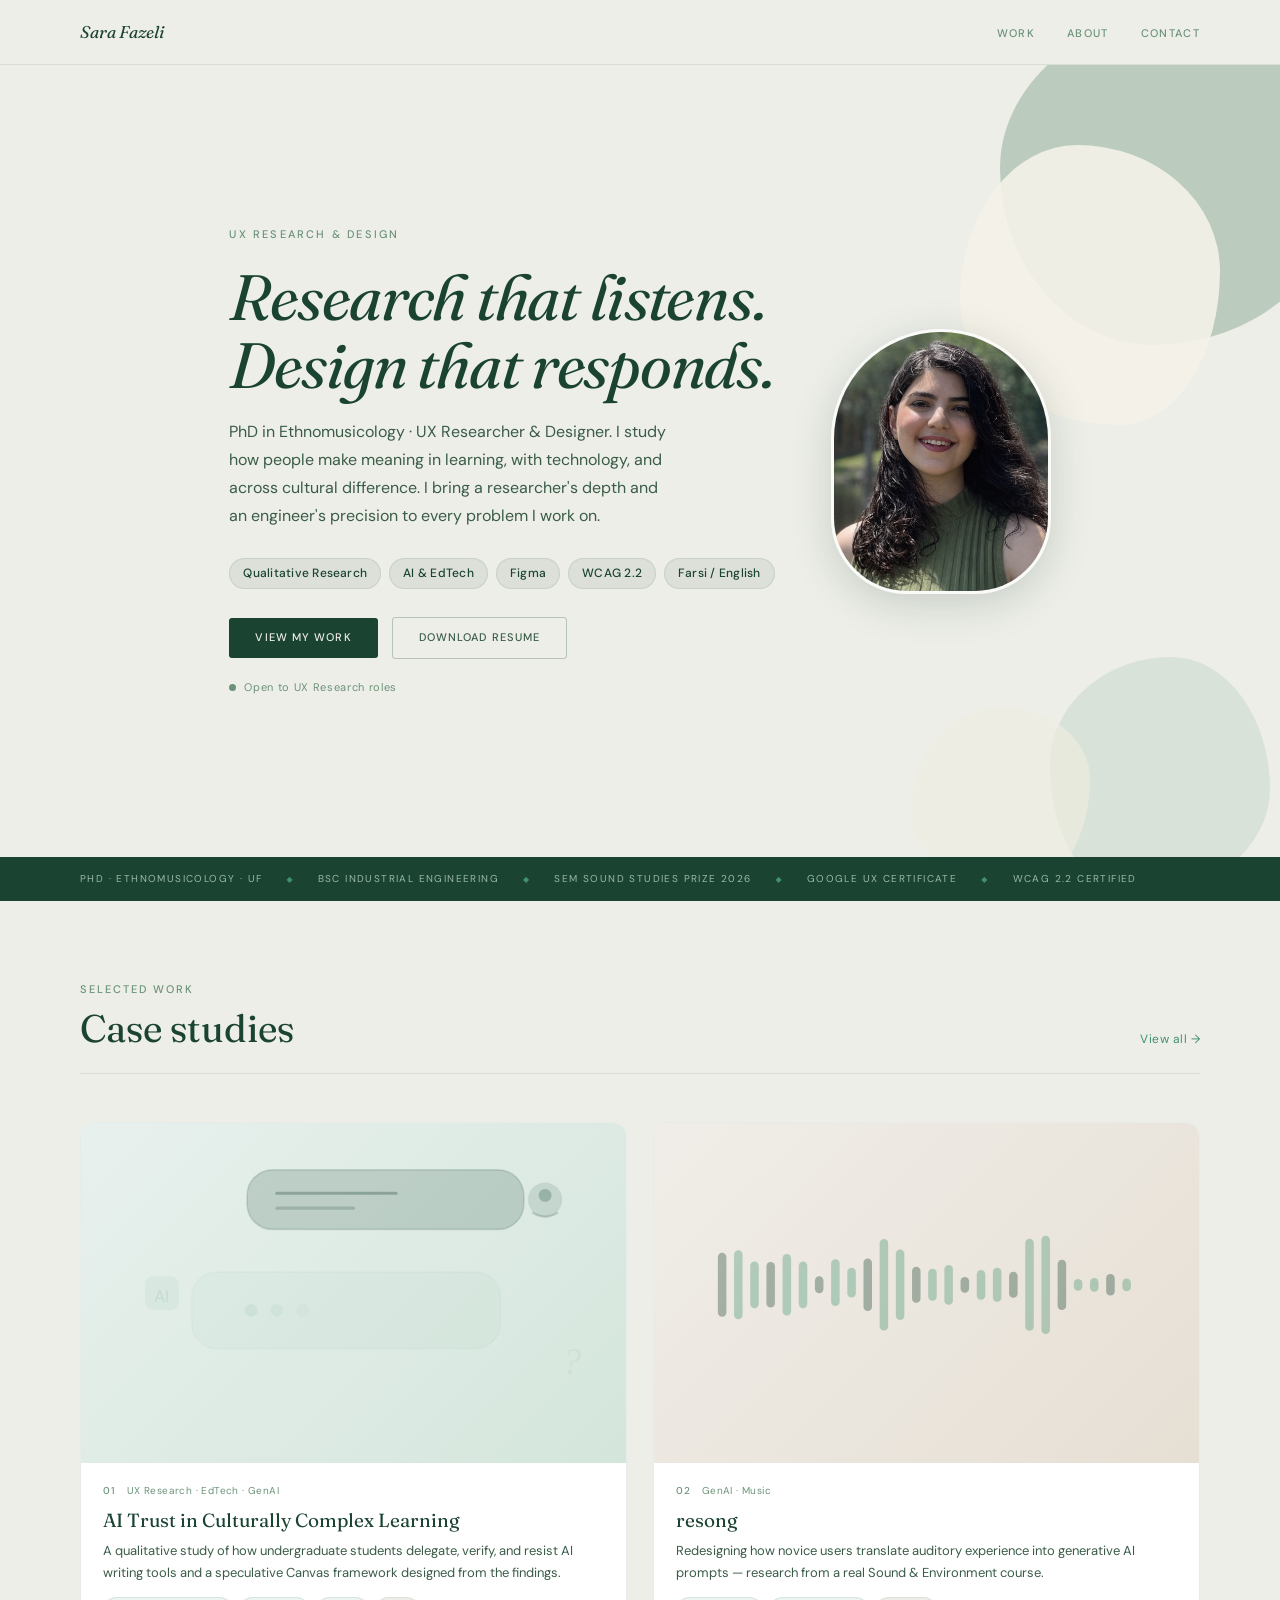
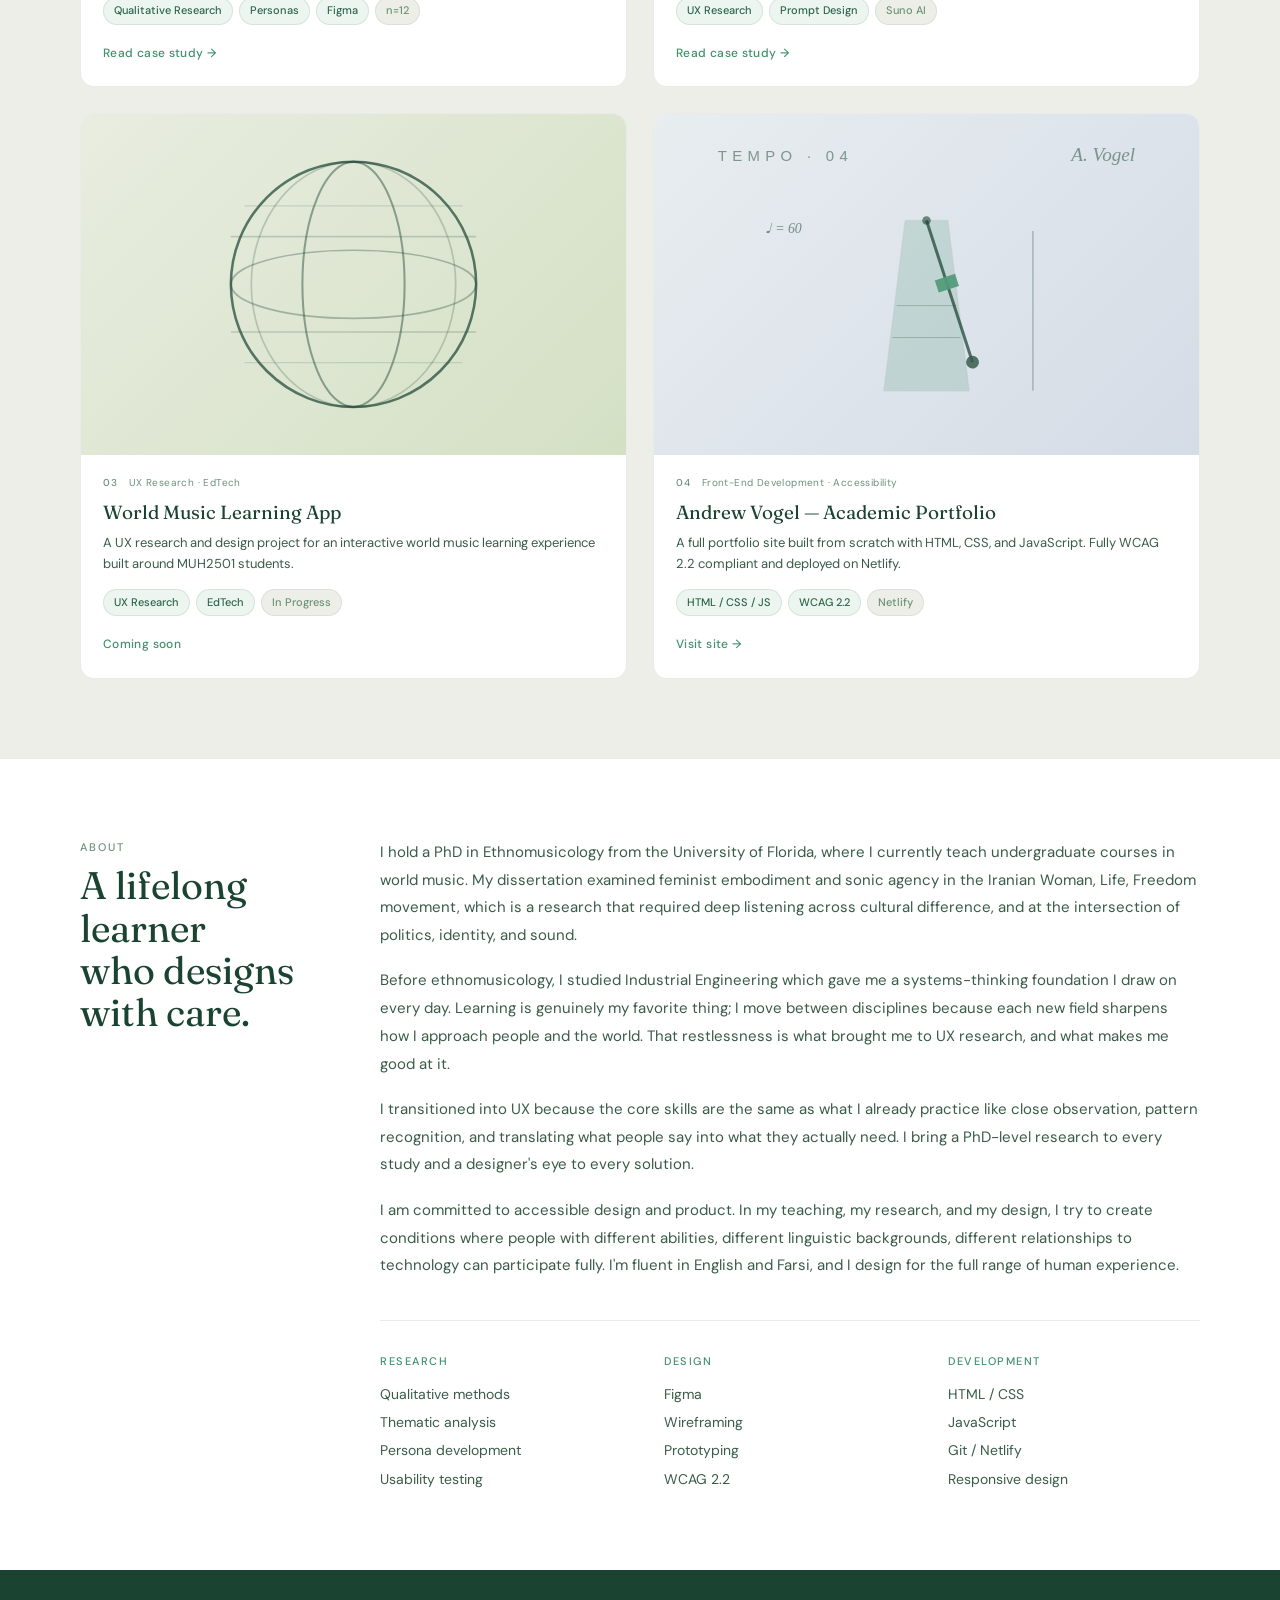
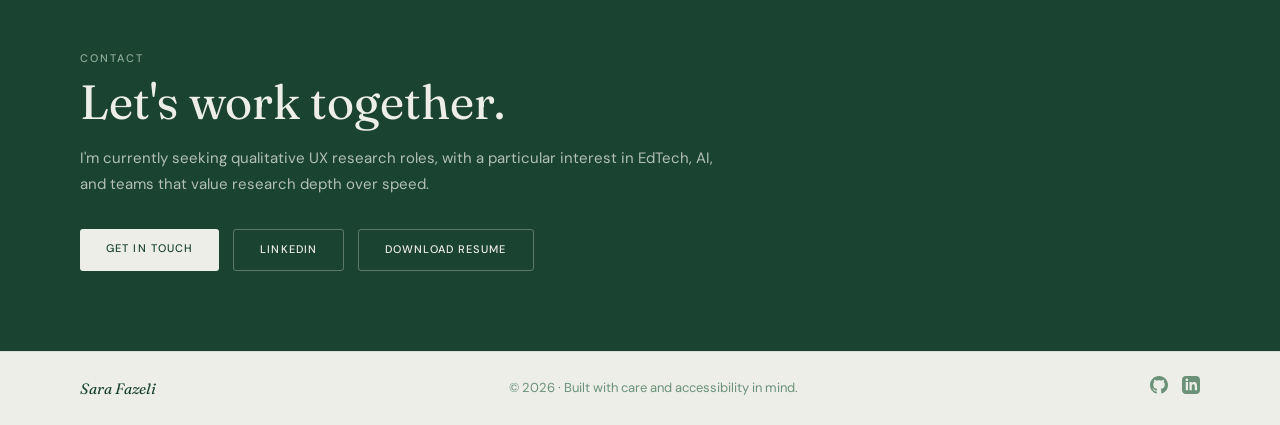
==== index.html @ 58c316de "linkedin fix" ====
<!DOCTYPE html>
<html lang="en">
<head>
    <meta charset="UTF-8">
    <meta name="viewport" content="width=device-width, initial-scale=1.0">
    <meta name="description" content="Sara Fazeli — UX Researcher and Designer specializing in qualitative research, AI, and EdTech">
    <title>Sara Fazeli | UX Researcher</title>
    <link rel="preconnect" href="https://fonts.googleapis.com">
    <link rel="preconnect" href="https://fonts.gstatic.com" crossorigin>
    <link href="https://fonts.googleapis.com/css2?family=Fraunces:ital,opsz,wght@0,9..144,300;1,9..144,300;1,9..144,400&family=DM+Sans:wght@300;400;500&display=swap" rel="stylesheet">
    <link rel="stylesheet" href="style-sheet/style.css">
    <link rel="icon" type="image/png" href="favicon_256x256.png">
</head>
<body>

    <nav id="navbar">
        <div class="nav-inner">
            <a href="#" class="nav-logo">Sara Fazeli</a>
            <ul class="nav-links">
                <li><a href="#work">Work</a></li>
                <li><a href="#about">About</a></li>
                <li><a href="#contact">Contact</a></li>
            </ul>
        </div>
    </nav>

    <section class="hero">
        <div class="hero-blob hero-blob-1"></div>
        <div class="hero-blob hero-blob-2"></div>
        <div class="hero-blob hero-blob-3"></div>
        <div class="hero-blob hero-blob-4"></div>
        <div class="container">
            <div class="hero-grid">
                <div class="hero-content">
                    <div class="hero-tag">UX Research &amp; Design</div>
                    <h1 class="hero-title">Research that <em>listens.</em><br>Design that responds.</h1>
                    <p class="hero-sub">PhD in Ethnomusicology · UX Researcher &amp; Designer. I study how people make meaning in learning, with technology, and across cultural difference. I bring a researcher's depth and an engineer's precision to every problem I work on.</p>
                    <div class="hero-pills">
                        <span class="pill">Qualitative Research</span>
                        <span class="pill">AI &amp; EdTech</span>
                        <span class="pill">Figma</span>
                        <span class="pill">WCAG 2.2</span>
                        <span class="pill">Farsi / English</span>
                    </div>
                    <div class="hero-cta">
                        <a href="#work" class="btn btn-primary">View my work</a>
                        <a href="Fazeli-Resume.pdf" class="btn btn-secondary" download>Download Resume</a>
                    </div>
                    <div class="hero-availability">
                        <div class="avail-dot"></div>
                        <span>Open to UX Research roles</span>
                    </div>
                </div>
                <div class="hero-photo">
                    <img src="images/SaraFazeli.png" alt="Sara Fazeli, UX Researcher">
                </div>
            </div>
        </div>
    </section>

    <div class="cred-strip">
        <div class="container">
            <span>PhD · Ethnomusicology · UF</span>
            <span class="cred-sep">◆</span>
            <span>BSc Industrial Engineering</span>
            <span class="cred-sep">◆</span>
            <span>SEM Sound Studies Prize 2026</span>
            <span class="cred-sep">◆</span>
            <span>Google UX Certificate</span>
            <span class="cred-sep">◆</span>
            <span>WCAG 2.2 Certified</span>
        </div>
    </div>

    <section id="work" class="work">
        <div class="container">
            <div class="section-header">
                <div>
                    <span class="section-label">Selected work</span>
                    <h2 class="section-title">Case studies</h2>
                </div>
                <a href="#" class="section-header-link">View all →</a>
            </div>

            <div class="card-grid">

                <!-- 01 AI Trust Study -->
                <a href="ai-trust-study.html" class="project-card">
                    <div class="card-visual vis-ai">
                        <svg class="cover-svg" viewBox="0 0 240 160" fill="none" xmlns="http://www.w3.org/2000/svg">
                            <rect x="70" y="22" width="130" height="28" rx="12" fill="#1B4332" fill-opacity="0.18"/>
                            <rect x="70" y="22" width="130" height="28" rx="12" stroke="#1B4332" stroke-width="0.8" stroke-opacity="0.15"/>
                            <line x1="84" y1="33" x2="140" y2="33" stroke="#1B4332" stroke-width="1.5" stroke-linecap="round" stroke-opacity="0.3"/>
                            <line x1="84" y1="40" x2="120" y2="40" stroke="#1B4332" stroke-width="1.5" stroke-linecap="round" stroke-opacity="0.2"/>
                            <circle cx="210" cy="36" r="8" fill="#1B4332" fill-opacity="0.12"/>
                            <circle cx="210" cy="34" r="3" fill="#1B4332" fill-opacity="0.25"/>
                            <path d="M204 42 Q210 46 216 42" stroke="#1B4332" stroke-width="1" stroke-opacity="0.2" fill="none"/>
                            <g class="ai-response">
                                <rect x="22" y="60" width="16" height="16" rx="4" fill="#40916C" fill-opacity="0.2"/>
                                <text x="30" y="72" font-size="8" fill="#40916C" text-anchor="middle" fill-opacity="0.5">AI</text>
                                <rect x="44" y="58" width="145" height="36" rx="12" fill="#40916C" fill-opacity="0.1"/>
                                <rect x="44" y="58" width="145" height="36" rx="12" stroke="#40916C" stroke-width="0.8" stroke-opacity="0.12"/>
                                <g class="typing-dots">
                                    <circle cx="72" cy="76" r="3" fill="#40916C" fill-opacity="0.3"/>
                                    <circle cx="84" cy="76" r="3" fill="#40916C" fill-opacity="0.2"/>
                                    <circle cx="96" cy="76" r="3" fill="#40916C" fill-opacity="0.15"/>
                                </g>
                                <g class="ai-text">
                                    <line x1="58" y1="71" x2="130" y2="71" stroke="#40916C" stroke-width="1.5" stroke-linecap="round" stroke-opacity="0.3"/>
                                    <line x1="58" y1="79" x2="170" y2="79" stroke="#40916C" stroke-width="1.5" stroke-linecap="round" stroke-opacity="0.22"/>
                                    <line x1="58" y1="87" x2="110" y2="87" stroke="#40916C" stroke-width="1.5" stroke-linecap="round" stroke-opacity="0.15"/>
                                </g>
                            </g>
                            <g class="thought-bubble">
                                <ellipse cx="175" cy="115" rx="35" ry="16" fill="none" stroke="#1B4332" stroke-width="0.6" stroke-opacity="0.1" stroke-dasharray="3 2"/>
                                <circle cx="148" cy="126" r="3" fill="#1B4332" fill-opacity="0.06"/>
                                <circle cx="142" cy="132" r="2" fill="#1B4332" fill-opacity="0.05"/>
                                <text x="175" y="118" font-size="7" fill="#1B4332" text-anchor="middle" fill-opacity="0.4">verify this?</text>
                            </g>
                            <text x="218" y="118" font-size="18" fill="#1B4332" class="question-accent" font-family="Georgia, serif" font-style="italic">?</text>
                        </svg>
                    </div>
                    <div class="card-body">
                        <div class="card-meta">
                            <span class="card-num">01</span>
                            <span class="card-type">UX Research · EdTech · GenAI</span>
                        </div>
                        <h3 class="card-title">AI Trust in Culturally Complex Learning</h3>
                        <p class="card-desc">A qualitative study of how undergraduate students delegate, verify, and resist AI writing tools and a speculative Canvas framework designed from the findings.</p>
                        <div class="card-tags">
                            <span>Qualitative Research</span>
                            <span>Personas</span>
                            <span>Figma</span>
                            <span class="neutral">n=12</span>
                        </div>
                        <span class="card-link-label">Read case study →</span>
                    </div>
                </a>

                <!-- 02 Resong -->
                <a href="resong.html" class="project-card">
                    <div class="card-visual vis-resong">
                        <svg class="cover-svg" viewBox="0 0 240 160" fill="none" xmlns="http://www.w3.org/2000/svg">
                            <rect class="rwc-bar" x="22" y="61" width="4" height="30" rx="2" fill="#1B4332"/>
                            <rect class="rwc-bar" x="29.6" y="59.77" width="4" height="32.45" rx="2" fill="#40916C"/>
                            <rect class="rwc-bar" x="37.2" y="65.02" width="4" height="21.97" rx="2" fill="#40916C"/>
                            <rect class="rwc-bar" x="44.8" y="65.31" width="4" height="21.38" rx="2" fill="#1B4332"/>
                            <rect class="rwc-bar" x="52.4" y="61.57" width="4" height="28.87" rx="2" fill="#40916C"/>
                            <rect class="rwc-bar" x="60" y="65.05" width="4" height="21.91" rx="2" fill="#40916C"/>
                            <rect class="rwc-bar" x="67.6" y="72" width="4" height="8" rx="2" fill="#1B4332"/>
                            <rect class="rwc-bar" x="75.2" y="64" width="4" height="22" rx="2" fill="#40916C"/>
                            <rect class="rwc-bar" x="82.8" y="68" width="4" height="14" rx="2" fill="#40916C"/>
                            <rect class="rwc-bar" x="90.4" y="63.63" width="4" height="24.73" rx="2" fill="#1B4332"/>
                            <rect class="rwc-bar" x="98" y="54.51" width="4" height="42.97" rx="2" fill="#40916C"/>
                            <rect class="rwc-bar" x="105.6" y="59.43" width="4" height="33.15" rx="2" fill="#40916C"/>
                            <rect class="rwc-bar" x="113.2" y="67.55" width="4" height="16.89" rx="2" fill="#1B4332"/>
                            <rect class="rwc-bar" x="120.8" y="68.45" width="4" height="15.1" rx="2" fill="#40916C"/>
                            <rect class="rwc-bar" x="128.4" y="66.66" width="4" height="18.68" rx="2" fill="#40916C"/>
                            <rect class="rwc-bar" x="136" y="72.31" width="4" height="7.38" rx="2" fill="#1B4332"/>
                            <rect class="rwc-bar" x="143.6" y="69" width="4" height="14" rx="2" fill="#40916C"/>
                            <rect class="rwc-bar" x="151.2" y="68" width="4" height="16" rx="2" fill="#40916C"/>
                            <rect class="rwc-bar" x="158.8" y="69.92" width="4" height="12.16" rx="2" fill="#1B4332"/>
                            <rect class="rwc-bar" x="166.4" y="54.37" width="4" height="43.26" rx="2" fill="#40916C"/>
                            <rect class="rwc-bar" x="174" y="52.93" width="4" height="46.14" rx="2" fill="#40916C"/>
                            <rect class="rwc-bar" x="181.6" y="64.19" width="4" height="23.62" rx="2" fill="#1B4332"/>
                            <rect class="rwc-bar" x="189.2" y="73.25" width="4" height="5.51" rx="2" fill="#40916C"/>
                            <rect class="rwc-bar" x="196.8" y="72.76" width="4" height="6.47" rx="2" fill="#40916C"/>
                            <rect class="rwc-bar" x="204.4" y="70.95" width="4" height="10.1" rx="2" fill="#1B4332"/>
                            <rect class="rwc-bar" x="212" y="73" width="4" height="6" rx="2" fill="#40916C"/>
                            <line class="rwc-staff rwc-staff-1" x1="22" y1="56" x2="220" y2="56" stroke="#1B4332" stroke-width="0.7"/>
                            <line class="rwc-staff rwc-staff-2" x1="22" y1="66" x2="220" y2="66" stroke="#1B4332" stroke-width="0.7"/>
                            <line class="rwc-staff rwc-staff-3" x1="22" y1="76" x2="220" y2="76" stroke="#1B4332" stroke-width="0.7"/>
                            <line class="rwc-staff rwc-staff-4" x1="22" y1="86" x2="220" y2="86" stroke="#1B4332" stroke-width="0.7"/>
                            <line class="rwc-staff rwc-staff-5" x1="22" y1="96" x2="220" y2="96" stroke="#1B4332" stroke-width="0.7"/>
                            <text class="rwc-clef" x="26" y="92" font-size="38" fill="#1B4332" font-family="Georgia, serif">𝄞</text>
                            <line class="rwc-bar-line" x1="120" y1="56" x2="120" y2="96" stroke="#1B4332" stroke-width="0.5"/>
                            <line class="rwc-bar-line rwc-bar-end" x1="220" y1="56" x2="220" y2="96" stroke="#1B4332" stroke-width="1.2"/>
                            <g class="rwc-note rwc-note-1"><ellipse cx="55" cy="86" rx="4.5" ry="3.4" transform="rotate(-20 55 86)" fill="#1B4332" opacity="0.85"/><line x1="59" y1="84" x2="59" y2="66" stroke="#1B4332" stroke-width="1.2" opacity="0.85"/></g>
                            <g class="rwc-note rwc-note-2"><ellipse cx="80" cy="76" rx="4.5" ry="3.4" transform="rotate(-20 80 76)" fill="#40916C" opacity="0.85"/><line x1="84" y1="74" x2="84" y2="56" stroke="#40916C" stroke-width="1.2" opacity="0.85"/></g>
                            <g class="rwc-note rwc-note-3"><ellipse cx="105" cy="66" rx="4.5" ry="3.4" transform="rotate(-20 105 66)" fill="#1B4332" opacity="0.85"/><line x1="109" y1="64" x2="109" y2="46" stroke="#1B4332" stroke-width="1.2" opacity="0.85"/></g>
                            <g class="rwc-note rwc-note-4"><ellipse cx="135" cy="71" rx="4.5" ry="3.4" transform="rotate(-20 135 71)" fill="#40916C" opacity="0.85"/><line x1="139" y1="69" x2="139" y2="51" stroke="#40916C" stroke-width="1.2" opacity="0.85"/></g>
                            <g class="rwc-note rwc-note-5"><ellipse cx="160" cy="81" rx="4.5" ry="3.4" transform="rotate(-20 160 81)" fill="#1B4332" opacity="0.85"/><line x1="164" y1="79" x2="164" y2="61" stroke="#1B4332" stroke-width="1.2" opacity="0.85"/></g>
                            <g class="rwc-note rwc-note-6"><ellipse cx="190" cy="76" rx="4.5" ry="3.4" transform="rotate(-20 190 76)" fill="#40916C" opacity="0.85"/><line x1="194" y1="74" x2="194" y2="56" stroke="#40916C" stroke-width="1.2" opacity="0.85"/></g>
                        </svg>
                    </div>
                    <div class="card-body">
                        <div class="card-meta">
                            <span class="card-num">02</span>
                            <span class="card-type">GenAI · Music</span>
                        </div>
                        <h3 class="card-title">resong</h3>
                        <p class="card-desc">Redesigning how novice users translate auditory experience into generative AI prompts — research from a real Sound &amp; Environment course.</p>
                        <div class="card-tags">
                            <span>UX Research</span>
                            <span>Prompt Design</span>
                            <span class="neutral">Suno AI</span>
                        </div>
                        <span class="card-link-label">Read case study →</span>
                    </div>
                </a>

                <!-- 03 World Music -->
                <a href="#" class="project-card">
                    <div class="card-visual vis-world">
                        <svg class="cover-svg" viewBox="0 0 200 200" fill="none" xmlns="http://www.w3.org/2000/svg">
                            <circle cx="100" cy="100" r="72" stroke="#1B4332" stroke-width="1.5" opacity="0.7"/>
                            <ellipse cx="100" cy="100" rx="30" ry="72" stroke="#1B4332" stroke-width="1.2" opacity="0.45" fill="none" class="meridian"/>
                            <ellipse cx="100" cy="100" rx="60" ry="72" stroke="#1B4332" stroke-width="1" opacity="0.22" fill="none" class="meridian"/>
                            <ellipse cx="100" cy="100" rx="72" ry="20" stroke="#1B4332" stroke-width="1" opacity="0.32" fill="none" class="lat-line"/>
                            <line x1="28" y1="72" x2="172" y2="72" stroke="#1B4332" stroke-width="0.9" opacity="0.2" class="lat-line"/>
                            <line x1="28" y1="128" x2="172" y2="128" stroke="#1B4332" stroke-width="0.9" opacity="0.2" class="lat-line"/>
                            <line x1="36" y1="54" x2="164" y2="54" stroke="#1B4332" stroke-width="0.7" opacity="0.14" class="lat-line"/>
                            <line x1="36" y1="146" x2="164" y2="146" stroke="#1B4332" stroke-width="0.7" opacity="0.14" class="lat-line"/>
                            <circle cx="100" cy="100" r="64" stroke="#1B4332" stroke-width="0.9" opacity="0.35" class="groove groove-1"/>
                            <circle cx="100" cy="100" r="55" stroke="#1B4332" stroke-width="0.9" opacity="0.35" class="groove groove-2"/>
                            <circle cx="100" cy="100" r="46" stroke="#1B4332" stroke-width="0.9" opacity="0.35" class="groove groove-3"/>
                            <circle cx="100" cy="100" r="37" stroke="#1B4332" stroke-width="0.9" opacity="0.35" class="groove groove-4"/>
                            <circle cx="100" cy="100" r="28" stroke="#1B4332" stroke-width="0.9" opacity="0.35" class="groove groove-5"/>
                            <circle cx="100" cy="100" r="19" stroke="#1B4332" stroke-width="0.9" opacity="0.35" class="groove groove-6"/>
                            <circle cx="100" cy="100" r="8" fill="#1B4332" opacity="0.2" class="center-dot"/>
                            <circle cx="100" cy="100" r="3.5" fill="#1B4332" opacity="0.65" class="center-dot"/>
                            <g class="tonearm">
                                <circle cx="178" cy="42" r="5" fill="#1B4332" opacity="0.5"/>
                                <line x1="178" y1="42" x2="122" y2="90" stroke="#1B4332" stroke-width="1.8" stroke-linecap="round" opacity="0.65"/>
                                <circle cx="122" cy="90" r="3" fill="#40916C" opacity="0.8"/>
                            </g>
                        </svg>
                    </div>
                    <div class="card-body">
                        <div class="card-meta">
                            <span class="card-num">03</span>
                            <span class="card-type">UX Research · EdTech</span>
                        </div>
                        <h3 class="card-title">World Music Learning App</h3>
                        <p class="card-desc">A UX research and design project for an interactive world music learning experience built around MUH2501 students.</p>
                        <div class="card-tags">
                            <span>UX Research</span>
                            <span>EdTech</span>
                            <span class="neutral">In Progress</span>
                        </div>
                        <span class="card-link-label">Coming soon</span>
                    </div>
                </a>

                <!-- 04 Andrew Vogel -->
                <a href="https://andrew-vogel.com" target="_blank" class="project-card">
                    <div class="card-visual vis-andrew">
                        <svg class="cover-svg" viewBox="0 0 240 160" fill="none" xmlns="http://www.w3.org/2000/svg">
                            <path d="M 100 130 L 110 50 L 130 50 L 140 130 Z" fill="#40916C" opacity="0.18" stroke="#1B4332" stroke-width="0.7" stroke-opacity="0.4"/>
                            <line x1="106" y1="90" x2="134" y2="90" stroke="#1B4332" stroke-width="0.4" opacity="0.3"/>
                            <line x1="104" y1="105" x2="136" y2="105" stroke="#1B4332" stroke-width="0.4" opacity="0.3"/>
                            <circle cx="120" cy="50" r="2" fill="#1B4332" opacity="0.6"/>
                            <g class="vc-pendulum">
                                <line x1="120" y1="50" x2="120" y2="120" stroke="#1B4332" stroke-width="1.4" opacity="0.85"/>
                                <rect x="115" y="78" width="10" height="6" fill="#40916C" opacity="0.95"/>
                                <circle cx="120" cy="120" r="3" fill="#1B4332" opacity="0.85"/>
                            </g>
                            <line x1="170" y1="55" x2="170" y2="130" stroke="#1B4332" stroke-width="0.5" opacity="0.4"/>
                            <line class="vc-tick vc-tick-1" x1="167" y1="60" x2="184" y2="60" stroke="#1B4332" stroke-width="0.7"/>
                            <line class="vc-tick vc-tick-2" x1="167" y1="74" x2="184" y2="74" stroke="#1B4332" stroke-width="0.7"/>
                            <line class="vc-tick vc-tick-3" x1="167" y1="88" x2="184" y2="88" stroke="#1B4332" stroke-width="0.7"/>
                            <line class="vc-tick vc-tick-4" x1="167" y1="102" x2="184" y2="102" stroke="#1B4332" stroke-width="0.7"/>
                            <line class="vc-tick vc-tick-5" x1="167" y1="116" x2="184" y2="116" stroke="#1B4332" stroke-width="0.7"/>
                            <line class="vc-tick vc-tick-6" x1="167" y1="130" x2="184" y2="130" stroke="#1B4332" stroke-width="0.7"/>
                            <g class="vc-tick-label">
                                <text x="190" y="63" font-size="6" fill="#1B4332" font-family="Georgia, serif">sept · masterclass</text>
                                <text x="190" y="77" font-size="6" fill="#1B4332" font-family="Georgia, serif">oct · recital</text>
                                <text x="190" y="91" font-size="6" fill="#1B4332" font-family="Georgia, serif">nov · symposium</text>
                                <text x="190" y="105" font-size="6" fill="#1B4332" font-family="Georgia, serif">jan · seminar</text>
                                <text x="190" y="119" font-size="6" fill="#1B4332" font-family="Georgia, serif">mar · études</text>
                                <text x="190" y="133" font-size="6" fill="#1B4332" font-family="Georgia, serif">may · concert</text>
                            </g>
                            <text x="44" y="56" font-size="6.5" fill="#1B4332" font-family="Georgia, serif" font-style="italic" opacity="0.55">♩ = 60</text>
                            <text class="vc-cap-a" x="22" y="22" fill="#1B4332" font-family="sans-serif" font-size="7" letter-spacing="2.5" font-weight="500">TEMPO · 04</text>
                            <text class="vc-cap-b" x="22" y="22" fill="#1B4332" font-family="sans-serif" font-size="7" letter-spacing="2.5" font-weight="500">CALENDAR — OP. 04</text>
                            <text x="218" y="22" text-anchor="end" fill="#1B4332" font-family="Georgia, serif" font-style="italic" font-size="9" opacity="0.5">A. Vogel</text>
                        </svg>
                    </div>
                    <div class="card-body">
                        <div class="card-meta">
                            <span class="card-num">04</span>
                            <span class="card-type">Front-End Development · Accessibility</span>
                        </div>
                        <h3 class="card-title">Andrew Vogel — Academic Portfolio</h3>
                        <p class="card-desc">A full portfolio site built from scratch with HTML, CSS, and JavaScript. Fully WCAG 2.2 compliant and deployed on Netlify.</p>
                        <div class="card-tags">
                            <span>HTML / CSS / JS</span>
                            <span>WCAG 2.2</span>
                            <span class="neutral">Netlify</span>
                        </div>
                        <span class="card-link-label">Visit site →</span>
                    </div>
                </a>

            </div>
        </div>
    </section>

    <section id="about" class="about">
        <div class="container">
            <div class="about-grid">
                <div class="about-left">
                    <span class="section-label">About</span>
                    <h2 class="section-title">A lifelong learner<br>who designs with care.</h2>
                </div>
                <div class="about-right">
                    <p>I hold a PhD in Ethnomusicology from the University of Florida, where I currently teach undergraduate courses in world music. My dissertation examined feminist embodiment and sonic agency in the Iranian Woman, Life, Freedom movement, which is a research that required deep listening across cultural difference, and at the intersection of politics, identity, and sound.</p>
                    <p>Before ethnomusicology, I studied Industrial Engineering which gave me a systems-thinking foundation I draw on every day. Learning is genuinely my favorite thing; I move between disciplines because each new field sharpens how I approach people and the world. That restlessness is what brought me to UX research, and what makes me good at it.</p>
                    <p>I transitioned into UX because the core skills are the same as what I already practice like close observation, pattern recognition, and translating what people say into what they actually need. I bring a PhD-level research to every study and a designer's eye to every solution.</p>
                    <p>I am committed to accessible design and product. In my teaching, my research, and my design, I try to create conditions where people with different abilities, different linguistic backgrounds, different relationships to technology can participate fully. I'm fluent in English and Farsi, and I design for the full range of human experience.</p>
                    <div class="about-skills">
                        <div class="skill-group">
                            <span class="skill-group-label">Research</span>
                            <span>Qualitative methods</span>
                            <span>Thematic analysis</span>
                            <span>Persona development</span>
                            <span>Usability testing</span>
                        </div>
                        <div class="skill-group">
                            <span class="skill-group-label">Design</span>
                            <span>Figma</span>
                            <span>Wireframing</span>
                            <span>Prototyping</span>
                            <span>WCAG 2.2</span>
                        </div>
                        <div class="skill-group">
                            <span class="skill-group-label">Development</span>
                            <span>HTML / CSS</span>
                            <span>JavaScript</span>
                            <span>Git / Netlify</span>
                            <span>Responsive design</span>
                        </div>
                    </div>
                </div>
            </div>
        </div>
    </section>

    <section id="contact" class="contact">
        <div class="container">
            <div class="contact-inner">
                <span class="section-label">Contact</span>
                <h2 class="contact-title">Let's work together.</h2>
                <p class="contact-sub">I'm currently seeking qualitative UX research roles, with a particular interest in EdTech, AI, and teams that value research depth over speed.</p>
                <div class="contact-links">
                    <a href="mailto:sarafazelimasaye@ufl.edu" class="btn btn-primary">Get in touch</a>
                    <a href="https://www.linkedin.com/in/sarafazeli" class="btn btn-secondary" target="_blank">LinkedIn</a>
                    <a href="Fazeli-Resume.pdf" class="btn btn-secondary" download>Download Resume</a>
                </div>
            </div>
        </div>
    </section>

    <footer>
        <div class="container">
            <div class="footer-inner">
                <span class="footer-name">Sara Fazeli</span>
                <span class="footer-copy">© 2026 · Built with care and accessibility in mind.</span>
                <div class="footer-social">
                    <a href="https://github.com/saravogel-dev" aria-label="GitHub" target="_blank">
                        <svg width="18" height="18" fill="currentColor" viewBox="0 0 24 24"><path d="M12 0c-6.626 0-12 5.373-12 12 0 5.302 3.438 9.8 8.207 11.387.599.111.793-.261.793-.577v-2.234c-3.338.726-4.033-1.416-4.033-1.416-.546-1.387-1.333-1.756-1.333-1.756-1.089-.745.083-.729.083-.729 1.205.084 1.839 1.237 1.839 1.237 1.07 1.834 2.807 1.304 3.492.997.107-.775.418-1.305.762-1.604-2.665-.305-5.467-1.334-5.467-5.931 0-1.311.469-2.381 1.236-3.221-.124-.303-.535-1.524.117-3.176 0 0 1.008-.322 3.301 1.23.957-.266 1.983-.399 3.003-.404 1.02.005 2.047.138 3.006.404 2.291-1.552 3.297-1.23 3.297-1.23.653 1.653.242 2.874.118 3.176.77.84 1.235 1.911 1.235 3.221 0 4.609-2.807 5.624-5.479 5.921.43.372.823 1.102.823 2.222v3.293c0 .319.192.694.801.576 4.765-1.589 8.199-6.086 8.199-11.386 0-6.627-5.373-12-12-12z"/></svg>
                    </a>
                    <a href="https://www.linkedin.com/in/sara-fazeli-masayeh/" aria-label="LinkedIn" target="_blank">
                        <svg width="18" height="18" fill="currentColor" viewBox="0 0 24 24"><path d="M19 0h-14c-2.761 0-5 2.239-5 5v14c0 2.761 2.239 5 5 5h14c2.762 0 5-2.239 5-5v-14c0-2.761-2.238-5-5-5zm-11 19h-3v-11h3v11zm-1.5-12.268c-.966 0-1.75-.79-1.75-1.764s.784-1.764 1.75-1.764 1.75.79 1.75 1.764-.783 1.764-1.75 1.764zm13.5 12.268h-3v-5.604c0-3.368-4-3.113-4 0v5.604h-3v-11h3v1.765c1.396-2.586 7-2.777 7 2.476v6.759z"/></svg>
                    </a>
                </div>
            </div>
        </div>
    </footer>

    <button id="back-to-top" aria-label="Back to top">↑</button>
    <script src="script.js"></script>
</body>
</html>
---- style-sheet/style.css ----
/* ─────────────────────────────────────────
   Sara Fazeli Portfolio — style.css
   Palette: Deep Sage · Cream · DM Sans + Fraunces
   ───────────────────────────────────────── */

/* ─── Variables ─── */
:root {
    --sage:      #1B4332;
    --sage-mid:  #40916C;
    --sage-lt:   #6b9278;
    --sage-pale: #8fac97;
    --cream:     #edeee8;
    --cream-2:   #f5f2e8;
    --white:     #ffffff;
    --text:      #1a1a1a;
    --text-muted:#3a5c47;
    --border:    rgba(27,67,50,0.1);
    --font-serif:'Fraunces', Georgia, serif;
    --font-sans: 'DM Sans', system-ui, sans-serif;
    --radius:    14px;
    --max-w:     1200px;
}

/* ─── Reset ─── */
*, *::before, *::after { box-sizing: border-box; margin: 0; padding: 0; }
html { scroll-behavior: smooth; }
body { font-family: var(--font-sans); background: var(--cream); color: var(--text); line-height: 1.6; font-size: 16px; }
a { text-decoration: none; color: inherit; }

/* ─── Container ─── */
.container { max-width: var(--max-w); margin: 0 auto; padding: 0 2.5rem; }

/* ─────────────────────────────────────────
   NAVIGATION
   ───────────────────────────────────────── */
nav { background: var(--cream); border-bottom: 1px solid var(--border); position: sticky; top: 0; z-index: 100; }
.nav-inner { max-width: var(--max-w); margin: 0 auto; padding: 0 2.5rem; height: 64px; display: flex; align-items: center; justify-content: space-between; }
.nav-logo { font-family: var(--font-serif); font-style: italic; font-weight: 400; font-size: 1.0625rem; color: var(--sage); }
.nav-links { list-style: none; display: flex; gap: 2rem; }
.nav-links a { font-size: 0.6875rem; letter-spacing: 0.12em; text-transform: uppercase; color: var(--sage-lt); font-weight: 500; transition: color 0.2s; }
.nav-links a:hover { color: var(--sage); }

/* ─────────────────────────────────────────
   HERO
   ───────────────────────────────────────── */
.hero { background: var(--cream); min-height: 88vh; display: flex; align-items: center; position: relative; overflow: hidden; padding: 5rem 0; }
.hero-blob { position: absolute; pointer-events: none; }
.hero-blob-1 { right: -60px; top: -60px; width: 340px; height: 340px; border-radius: 62% 38% 55% 45% / 48% 52% 48% 52%; background: var(--sage-pale); opacity: 0.52; animation: blobFloat1 9s ease-in-out infinite; }
.hero-blob-2 { right: 60px; top: 80px; width: 260px; height: 280px; border-radius: 45% 55% 38% 62% / 55% 45% 55% 45%; background: var(--cream-2); opacity: 0.9; animation: blobFloat2 11s ease-in-out infinite; }
.hero-blob-3 { right: 10px; bottom: -40px; width: 220px; height: 240px; border-radius: 55% 45% 62% 38% / 45% 55% 45% 55%; background: #c2d4c9; opacity: 0.48; animation: blobFloat3 13s ease-in-out infinite; }
.hero-blob-4 { right: 190px; bottom: -30px; width: 180px; height: 180px; border-radius: 50% 50% 38% 62% / 60% 40% 60% 40%; background: #f0ede0; opacity: 0.65; animation: blobFloat1 15s 2s ease-in-out infinite; }
@keyframes blobFloat1 { 0%,100% { transform: translate(0,0) scale(1); } 33% { transform: translate(-18px,12px) scale(1.04); } 66% { transform: translate(10px,-8px) scale(0.97); } }
@keyframes blobFloat2 { 0%,100% { transform: translate(0,0) scale(1); } 33% { transform: translate(12px,-16px) scale(0.96); } 66% { transform: translate(-8px,10px) scale(1.03); } }
@keyframes blobFloat3 { 0%,100% { transform: translate(0,0) scale(1); } 50% { transform: translate(-10px,14px) scale(1.02); } }

.hero-grid { display: grid; grid-template-columns: 1fr auto; gap: 56px; align-items: center; position: relative; z-index: 2; }
.hero-tag { font-size: 0.6875rem; letter-spacing: 0.2em; text-transform: uppercase; color: var(--sage-lt); font-weight: 500; margin-bottom: 1.25rem; opacity: 0; animation: hSlideLeft 0.6s 0.15s ease forwards; }
.hero-title { font-family: var(--font-serif); font-style: italic; font-weight: 400; font-size: clamp(2.5rem, 5vw, 4rem); line-height: 1.05; letter-spacing: -0.02em; color: var(--sage); margin-bottom: 1.25rem; opacity: 0; animation: hSlideLeft 0.65s 0.28s ease forwards; }
.hero-title em { font-style: italic; }
.hero-sub { font-size: 1rem; line-height: 1.75; color: var(--text-muted); max-width: 440px; margin-bottom: 1.75rem; opacity: 0; animation: hSlideUp 0.6s 0.42s ease forwards; }
.hero-pills { display: flex; flex-wrap: wrap; gap: 8px; margin-bottom: 1.75rem; opacity: 0; animation: hSlideUp 0.55s 0.54s ease forwards; }
.pill { font-size: 0.75rem; font-weight: 500; letter-spacing: 0.02em; padding: 5px 13px; border-radius: 20px; background: rgba(27,67,50,0.08); color: var(--sage); border: 1px solid var(--border); }
.hero-cta { display: flex; gap: 14px; align-items: center; flex-wrap: wrap; opacity: 0; animation: hSlideUp 0.55s 0.64s ease forwards; }
.hero-availability { display: flex; align-items: center; gap: 8px; margin-top: 1.25rem; opacity: 0; animation: hSlideUp 0.5s 0.74s ease forwards; }
.avail-dot { width: 7px; height: 7px; border-radius: 50%; background: var(--sage-lt); flex-shrink: 0; }
.hero-availability span { font-size: 0.6875rem; color: var(--sage-lt); letter-spacing: 0.06em; }
.hero-photo { flex-shrink: 0; opacity: 0; animation: photoIn 0.8s 0.12s ease forwards; }
.hero-photo img { width: 220px; height: 265px; object-fit: cover; object-position: center top; border-radius: 130px 130px 90px 90px; border: 3px solid rgba(255,255,255,0.7); box-shadow: 0 10px 40px rgba(27,67,50,0.18); display: block; }
@keyframes hSlideLeft { from { opacity: 0; transform: translateX(-28px); } to { opacity: 1; transform: translateX(0); } }
@keyframes hSlideUp { from { opacity: 0; transform: translateY(16px); } to { opacity: 1; transform: translateY(0); } }
@keyframes photoIn { from { opacity: 0; transform: scale(0.94); } to { opacity: 1; transform: scale(1); } }

/* ─────────────────────────────────────────
   CREDENTIAL STRIP
   ───────────────────────────────────────── */
.cred-strip { background: var(--sage); padding: 14px 0; }
.cred-strip .container { display: flex; gap: 24px; align-items: center; flex-wrap: wrap; }
.cred-strip span { color: #9ab8a8; font-size: 0.625rem; letter-spacing: 0.14em; text-transform: uppercase; white-space: nowrap; }
.cred-sep { color: var(--sage-mid) !important; font-size: 0.5rem !important; }

/* ─────────────────────────────────────────
   BUTTONS
   ───────────────────────────────────────── */
.btn { display: inline-block; padding: 11px 26px; font-family: var(--font-sans); font-size: 0.6875rem; font-weight: 500; letter-spacing: 0.1em; text-transform: uppercase; border-radius: 3px; transition: opacity 0.2s, transform 0.2s; cursor: pointer; border: none; }
.btn-primary { background: var(--sage); color: var(--cream); }
.btn-primary:hover { opacity: 0.85; }
.btn-secondary { background: transparent; color: var(--text-muted); border: 1px solid rgba(27,67,50,0.25); }
.btn-secondary:hover { border-color: var(--sage); color: var(--sage); }

/* ─────────────────────────────────────────
   SECTION SHARED
   ───────────────────────────────────────── */
section { padding: 5rem 0; }
.section-label { display: block; font-size: 0.6875rem; letter-spacing: 0.18em; text-transform: uppercase; color: var(--sage-lt); font-weight: 500; margin-bottom: 0.5rem; }
.section-title { font-family: var(--font-serif); font-weight: 400; font-size: clamp(1.75rem, 3vw, 2.5rem); color: var(--sage); line-height: 1.1; }

/* ─────────────────────────────────────────
   WORK — CARD GRID
   ───────────────────────────────────────── */
.work { background: var(--cream); }
.section-header { display: flex; justify-content: space-between; align-items: flex-end; margin-bottom: 48px; padding-bottom: 24px; border-bottom: 1px solid var(--border); }
.section-header-link { font-size: 0.75rem; color: var(--sage-mid); letter-spacing: 0.04em; transition: color 0.2s; }
.section-header-link:hover { color: var(--sage); }
.card-grid { display: grid; grid-template-columns: repeat(2, 1fr); gap: 26px; }

/* Base card */
.project-card { background: var(--white); border-radius: var(--radius); border: 1px solid var(--border); overflow: hidden; display: block; transition: transform 0.25s ease, box-shadow 0.25s ease; }
.project-card:hover { transform: translateY(-5px); box-shadow: 0 16px 48px rgba(27,67,50,0.13); }

/* Card visual */
.card-visual { width: 100%; aspect-ratio: 16/10; overflow: hidden; display: flex; align-items: center; justify-content: center; }

/* Visual backgrounds */
.vis-ai     { background: linear-gradient(135deg, #e8f0ed 0%, #d4e6dc 100%); }
.vis-resong { background: linear-gradient(135deg, #f0ede8 0%, #e6dfd4 100%); }
.vis-world  { background: linear-gradient(135deg, #e8ede0 0%, #d4e0c4 100%); }
.vis-andrew { background: linear-gradient(135deg, #e8edf0 0%, #d4dce6 100%); }

/* Card body */
.card-body { padding: 20px 22px 22px; }
.card-meta { display: flex; align-items: center; gap: 10px; margin-bottom: 10px; }
.card-num { font-size: 0.625rem; letter-spacing: 0.14em; color: var(--sage-lt); font-weight: 500; }
.card-type { font-size: 0.625rem; color: var(--sage-lt); letter-spacing: 0.04em; }
.card-title { font-family: var(--font-serif); font-weight: 400; font-size: 1.1875rem; color: var(--sage); margin-bottom: 8px; line-height: 1.2; }
.card-desc { font-size: 0.8125rem; line-height: 1.65; color: var(--text-muted); margin-bottom: 14px; display: -webkit-box; -webkit-line-clamp: 2; -webkit-box-orient: vertical; overflow: hidden; }
.card-tags { display: flex; flex-wrap: wrap; gap: 6px; margin-bottom: 14px; }
.card-tags span { font-size: 0.6875rem; font-weight: 500; padding: 4px 10px; border-radius: 20px; background: #edf5f0; color: #2d6648; border: 1px solid var(--border); }
.card-tags span.neutral { background: var(--cream); color: var(--sage-lt); border-color: rgba(27,67,50,0.08); }
.card-link-label { font-size: 0.75rem; color: var(--sage-mid); font-weight: 500; letter-spacing: 0.03em; }

/* Featured card */
.project-card.featured { grid-column: 1 / -1; display: grid; grid-template-columns: 1fr 1fr; }
.project-card.featured .card-visual { aspect-ratio: auto; min-height: 280px; }
.project-card.featured .card-body { padding: 36px 32px; display: flex; flex-direction: column; justify-content: center; }
.project-card.featured .card-title { font-size: 1.5rem; margin-bottom: 10px; }
.project-card.featured .card-desc { -webkit-line-clamp: 4; font-size: 0.875rem; margin-bottom: 18px; }

/* ─────────────────────────────────────────
   CARD COVERS — animated icons
   ───────────────────────────────────────── */
.cover-icon { width: 96px; height: 96px; }
.project-card.featured .cover-icon { width: 120px; height: 120px; }

/* AI Trust — chat bubbles lift and tilt */
.bubble-main { transition: transform 0.4s cubic-bezier(.34,1.56,.64,1); transform-origin: bottom left; }
.bubble-reply { transition: transform 0.4s cubic-bezier(.34,1.56,.64,1) 0.08s; transform-origin: bottom right; }
.project-card:hover .bubble-main { transform: translateY(-8px) rotate(-4deg); }
.project-card:hover .bubble-reply { transform: translateY(-12px) rotate(3deg); }

/* Resong — text lines dissolve, note rises */
.txt-line { transition: transform 0.3s ease, opacity 0.3s ease; }
.txt-line-1 { transition-delay: 0s; }
.txt-line-2 { transition-delay: 0.05s; }
.txt-line-3 { transition-delay: 0.1s; }
.project-card:hover .txt-line { transform: translateX(-10px); opacity: 0; }
.single-note { opacity: 0; transition: opacity 0.4s ease 0.3s, transform 0.5s cubic-bezier(.34,1.56,.64,1) 0.3s; transform: translateY(12px); }
.project-card:hover .single-note { opacity: 1; transform: translateY(0); }

/* Andrew Vogel — note floats up */
.solo-note { transition: transform 0.45s cubic-bezier(.34,1.56,.64,1); }
.project-card:hover .solo-note { transform: translateY(-10px); }

/* ─────────────────────────────────────────
   ABOUT
   ───────────────────────────────────────── */
.about { background: var(--white); }
.about-grid { display: grid; grid-template-columns: 220px 1fr; gap: 5rem; align-items: start; }
.about-right p { font-size: 0.9375rem; color: var(--text-muted); line-height: 1.85; margin-bottom: 1.1rem; }
.about-right p:last-of-type { margin-bottom: 0; }
.about-skills { display: grid; grid-template-columns: repeat(3, 1fr); gap: 2rem; margin-top: 2.5rem; padding-top: 2rem; border-top: 1px solid var(--border); }
.skill-group { display: flex; flex-direction: column; gap: 6px; }
.skill-group-label { font-size: 0.6875rem; letter-spacing: 0.14em; text-transform: uppercase; color: var(--sage-mid); font-weight: 500; margin-bottom: 6px; }
.skill-group span:not(.skill-group-label) { font-size: 0.875rem; color: var(--text-muted); }

/* ─────────────────────────────────────────
   CONTACT
   ───────────────────────────────────────── */
.contact { background: var(--sage); }
.contact-inner { max-width: 640px; }
.contact .section-label { color: var(--sage-pale); }
.contact-title { font-family: var(--font-serif); font-weight: 400; font-size: clamp(2rem, 4vw, 3rem); color: var(--cream); line-height: 1.1; margin-bottom: 1rem; }
.contact-sub { font-size: 0.9375rem; color: rgba(242,245,240,0.7); line-height: 1.75; margin-bottom: 2rem; }
.contact-links { display: flex; gap: 14px; flex-wrap: wrap; }
.contact .btn-primary { background: var(--cream); color: var(--sage); }
.contact .btn-primary:hover { opacity: 0.9; }
.contact .btn-secondary { border-color: rgba(242,245,240,0.3); color: var(--cream); }
.contact .btn-secondary:hover { border-color: var(--cream); }

/* ─────────────────────────────────────────
   FOOTER
   ───────────────────────────────────────── */
footer { background: var(--cream); border-top: 1px solid var(--border); padding: 1.5rem 0; }
.footer-inner { display: flex; justify-content: space-between; align-items: center; flex-wrap: wrap; gap: 12px; }
.footer-name { font-family: var(--font-serif); font-style: italic; font-size: 0.9375rem; color: var(--sage); }
.footer-copy { font-size: 0.8125rem; color: var(--sage-lt); }
.footer-social { display: flex; gap: 14px; }
.footer-social a { color: var(--sage-lt); transition: color 0.2s; }
.footer-social a:hover { color: var(--sage); }

/* ─────────────────────────────────────────
   BACK TO TOP
   ───────────────────────────────────────── */
#back-to-top { position: fixed; bottom: 2rem; right: 2rem; width: 44px; height: 44px; background: var(--sage); color: var(--cream); border: none; border-radius: 50%; font-size: 1.125rem; cursor: pointer; opacity: 0; visibility: hidden; transition: all 0.3s; z-index: 99; }
#back-to-top.show { opacity: 1; visibility: visible; }
#back-to-top:hover { background: var(--sage-mid); }

/* ─────────────────────────────────────────
   ANIMATIONS (scroll-triggered)
   ───────────────────────────────────────── */
.fade-up { opacity: 0; transform: translateY(20px); transition: opacity 0.6s ease, transform 0.6s ease; }
.fade-up.visible { opacity: 1; transform: translateY(0); }

/* ─────────────────────────────────────────
   FOCUS / ACCESSIBILITY
   ───────────────────────────────────────── */
a:focus-visible, button:focus-visible { outline: 2px solid var(--sage-mid); outline-offset: 3px; border-radius: 3px; }

/* ─────────────────────────────────────────
   RESPONSIVE
   ───────────────────────────────────────── */
@media (max-width: 900px) {
    .about-grid { grid-template-columns: 1fr; gap: 2rem; }
    .about-skills { grid-template-columns: repeat(2, 1fr); }
}
@media (max-width: 760px) {
    .container { padding: 0 1.5rem; }
    section { padding: 3.5rem 0; }
    .hero-grid { grid-template-columns: 1fr; text-align: center; }
    .hero-photo { justify-self: center; }
    .hero-sub { max-width: 100%; }
    .hero-pills { justify-content: center; }
    .hero-cta { justify-content: center; }
    .hero-availability { justify-content: center; }
    .card-grid { grid-template-columns: 1fr; }
    .project-card.featured { grid-template-columns: 1fr; }
    .project-card.featured .card-visual { min-height: 200px; }
    .section-header { flex-direction: column; align-items: flex-start; gap: 8px; }
    .about-skills { grid-template-columns: 1fr; }
    .nav-links { gap: 1.25rem; }
    .contact-links { flex-direction: column; }
    .footer-inner { flex-direction: column; align-items: flex-start; }
}

/* ─────────────────────────────────────────
   CARD COVER SVGs — animated illustrations
   ───────────────────────────────────────── */
.card-visual { position: relative; }
.cover-svg { width: 100%; height: 100%; position: absolute; inset: 0; }
.project-card.featured .card-visual { position: relative; }

/* ── 01 AI Trust ── */
.ai-response { transition: transform 0.45s cubic-bezier(.34,1.56,.64,1), opacity 0.35s ease; transform: translateY(12px); opacity: 0.3; }
.project-card:hover .ai-response { transform: translateY(0); opacity: 1; }
.typing-dots { opacity: 1; transition: opacity 0.2s ease; }
.project-card:hover .typing-dots { opacity: 0; }
.ai-text { opacity: 0; transition: opacity 0.3s ease 0.15s; }
.project-card:hover .ai-text { opacity: 1; }
.thought-bubble { transition: opacity 0.4s ease 0.25s, transform 0.4s cubic-bezier(.34,1.56,.64,1) 0.25s; opacity: 0; transform: translateY(6px); }
.project-card:hover .thought-bubble { opacity: 1; transform: translateY(0); }
.question-accent { transition: opacity 0.5s ease 0.3s; opacity: 0.04; }
.project-card:hover .question-accent { opacity: 0.12; }

/* ── 02 Resong ── */
.rwc-bar { opacity: 0.35; transition: opacity 0.4s ease; }
.project-card:hover .rwc-bar { opacity: 0; }
.rwc-staff { opacity: 0; transition: opacity 0.4s ease; }
.project-card:hover .rwc-staff { opacity: 0.4; }
.project-card:hover .rwc-staff-1 { transition-delay: 0.15s; }
.project-card:hover .rwc-staff-2 { transition-delay: 0.19s; }
.project-card:hover .rwc-staff-3 { transition-delay: 0.23s; }
.project-card:hover .rwc-staff-4 { transition-delay: 0.27s; }
.project-card:hover .rwc-staff-5 { transition-delay: 0.31s; }
.rwc-clef { opacity: 0; transform: translateX(-8px); transition: opacity 0.4s ease 0.18s, transform 0.5s cubic-bezier(.34,1.56,.64,1) 0.18s; }
.project-card:hover .rwc-clef { opacity: 0.7; transform: translateX(0); }
.rwc-bar-line { opacity: 0; transition: opacity 0.4s ease 0.25s; }
.project-card:hover .rwc-bar-line { opacity: 0.25; }
.project-card:hover .rwc-bar-end { opacity: 0.4; }
.rwc-note { opacity: 0; transform: translateY(-12px); transition: opacity 0.35s ease, transform 0.5s cubic-bezier(.34,1.56,.64,1); }
.project-card:hover .rwc-note { opacity: 1; transform: translateY(0); }
.project-card:hover .rwc-note-1 { transition-delay: 0.25s; }
.project-card:hover .rwc-note-2 { transition-delay: 0.32s; }
.project-card:hover .rwc-note-3 { transition-delay: 0.39s; }
.project-card:hover .rwc-note-4 { transition-delay: 0.46s; }
.project-card:hover .rwc-note-5 { transition-delay: 0.53s; }
.project-card:hover .rwc-note-6 { transition-delay: 0.60s; }

/* ── 03 World Music ── */
.meridian { transition: opacity 0.4s ease; }
.lat-line  { transition: opacity 0.4s ease; }
.project-card:hover .meridian { opacity: 0; }
.project-card:hover .lat-line  { opacity: 0; }
.groove { opacity: 0; transition: opacity 0.4s ease; }
.groove-1 { transition-delay: 0.05s; }
.groove-2 { transition-delay: 0.1s; }
.groove-3 { transition-delay: 0.15s; }
.groove-4 { transition-delay: 0.2s; }
.groove-5 { transition-delay: 0.25s; }
.groove-6 { transition-delay: 0.3s; }
.project-card:hover .groove { opacity: 1; }
.center-dot { opacity: 0; transition: opacity 0.4s ease 0.3s; }
.project-card:hover .center-dot { opacity: 1; }
.tonearm { opacity: 0; transition: opacity 0.4s ease 0.3s, transform 0.5s cubic-bezier(.34,1.56,.64,1) 0.3s; transform: rotate(15deg); transform-origin: 89% 21%; }
.project-card:hover .tonearm { opacity: 1; transform: rotate(0deg); }

/* ── 04 Andrew Vogel ── */
.vc-pendulum { transform-origin: 120px 50px; transform: rotate(-18deg); transition: transform 1.6s cubic-bezier(.4,0,.6,1); opacity: 0.85; }
.project-card:hover .vc-pendulum { transform: rotate(18deg); }
.vc-tick { opacity: 0; transition: opacity 0.35s ease; }
.project-card:hover .vc-tick { opacity: 0.55; }
.project-card:hover .vc-tick-1 { transition-delay: 0.18s; }
.project-card:hover .vc-tick-2 { transition-delay: 0.22s; }
.project-card:hover .vc-tick-3 { transition-delay: 0.26s; }
.project-card:hover .vc-tick-4 { transition-delay: 0.30s; }
.project-card:hover .vc-tick-5 { transition-delay: 0.34s; }
.project-card:hover .vc-tick-6 { transition-delay: 0.38s; }
.vc-tick-label { opacity: 0; transition: opacity 0.4s ease 0.45s; }
.project-card:hover .vc-tick-label { opacity: 0.7; }
.vc-cap-a { opacity: 0.5; transition: opacity 0.4s ease; }
.vc-cap-b { opacity: 0; transition: opacity 0.4s ease 0.5s; }
.project-card:hover .vc-cap-a { opacity: 0; }
.project-card:hover .vc-cap-b { opacity: 0.55; }

/* ─── 2×2 equal grid — remove featured full-width override ─── */
.project-card.featured {
    grid-column: auto;
    display: block;
}
.project-card.featured .card-visual {
    aspect-ratio: 16/10;
    min-height: unset;
}
.project-card.featured .card-body {
    padding: 20px 22px 22px;
    display: block;
}
.project-card.featured .card-title {
    font-size: 1.1875rem;
    margin-bottom: 8px;
}
.project-card.featured .card-desc {
    -webkit-line-clamp: 2;
    font-size: 0.8125rem;
    margin-bottom: 14px;
}
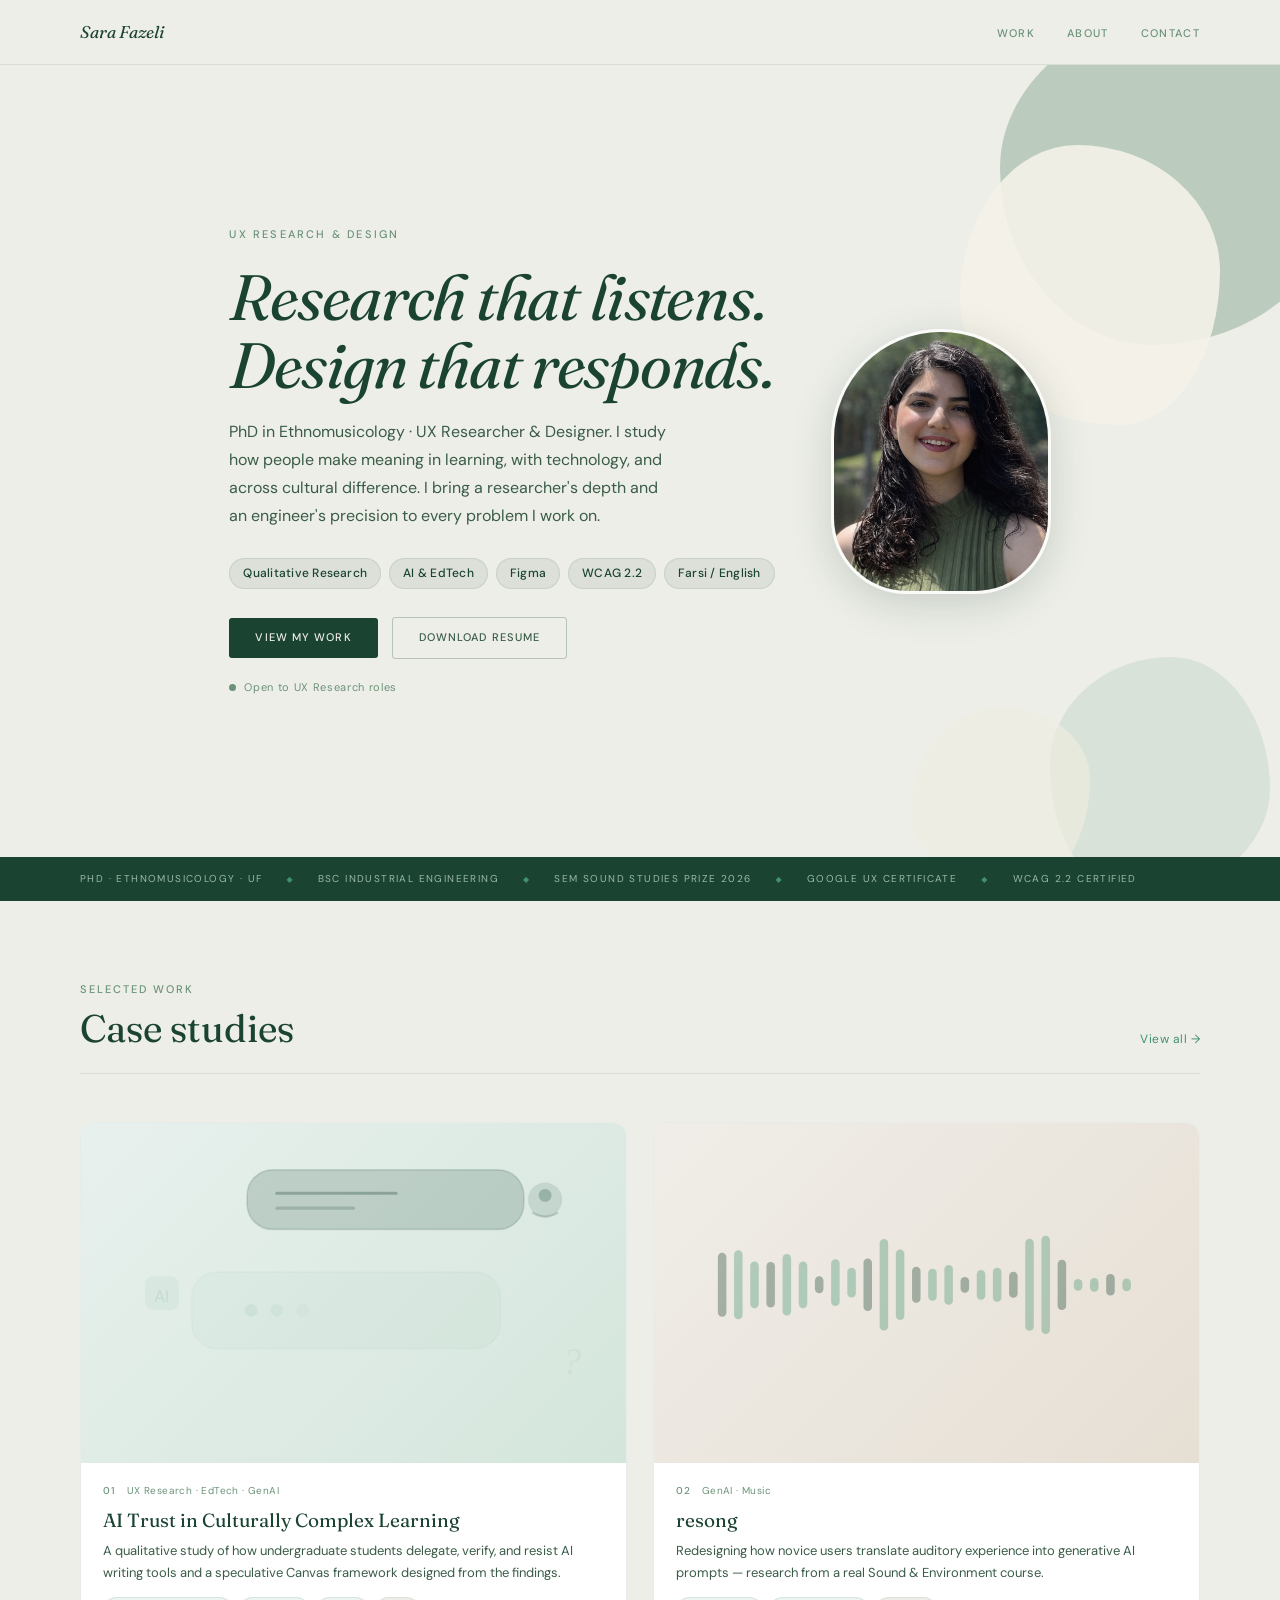
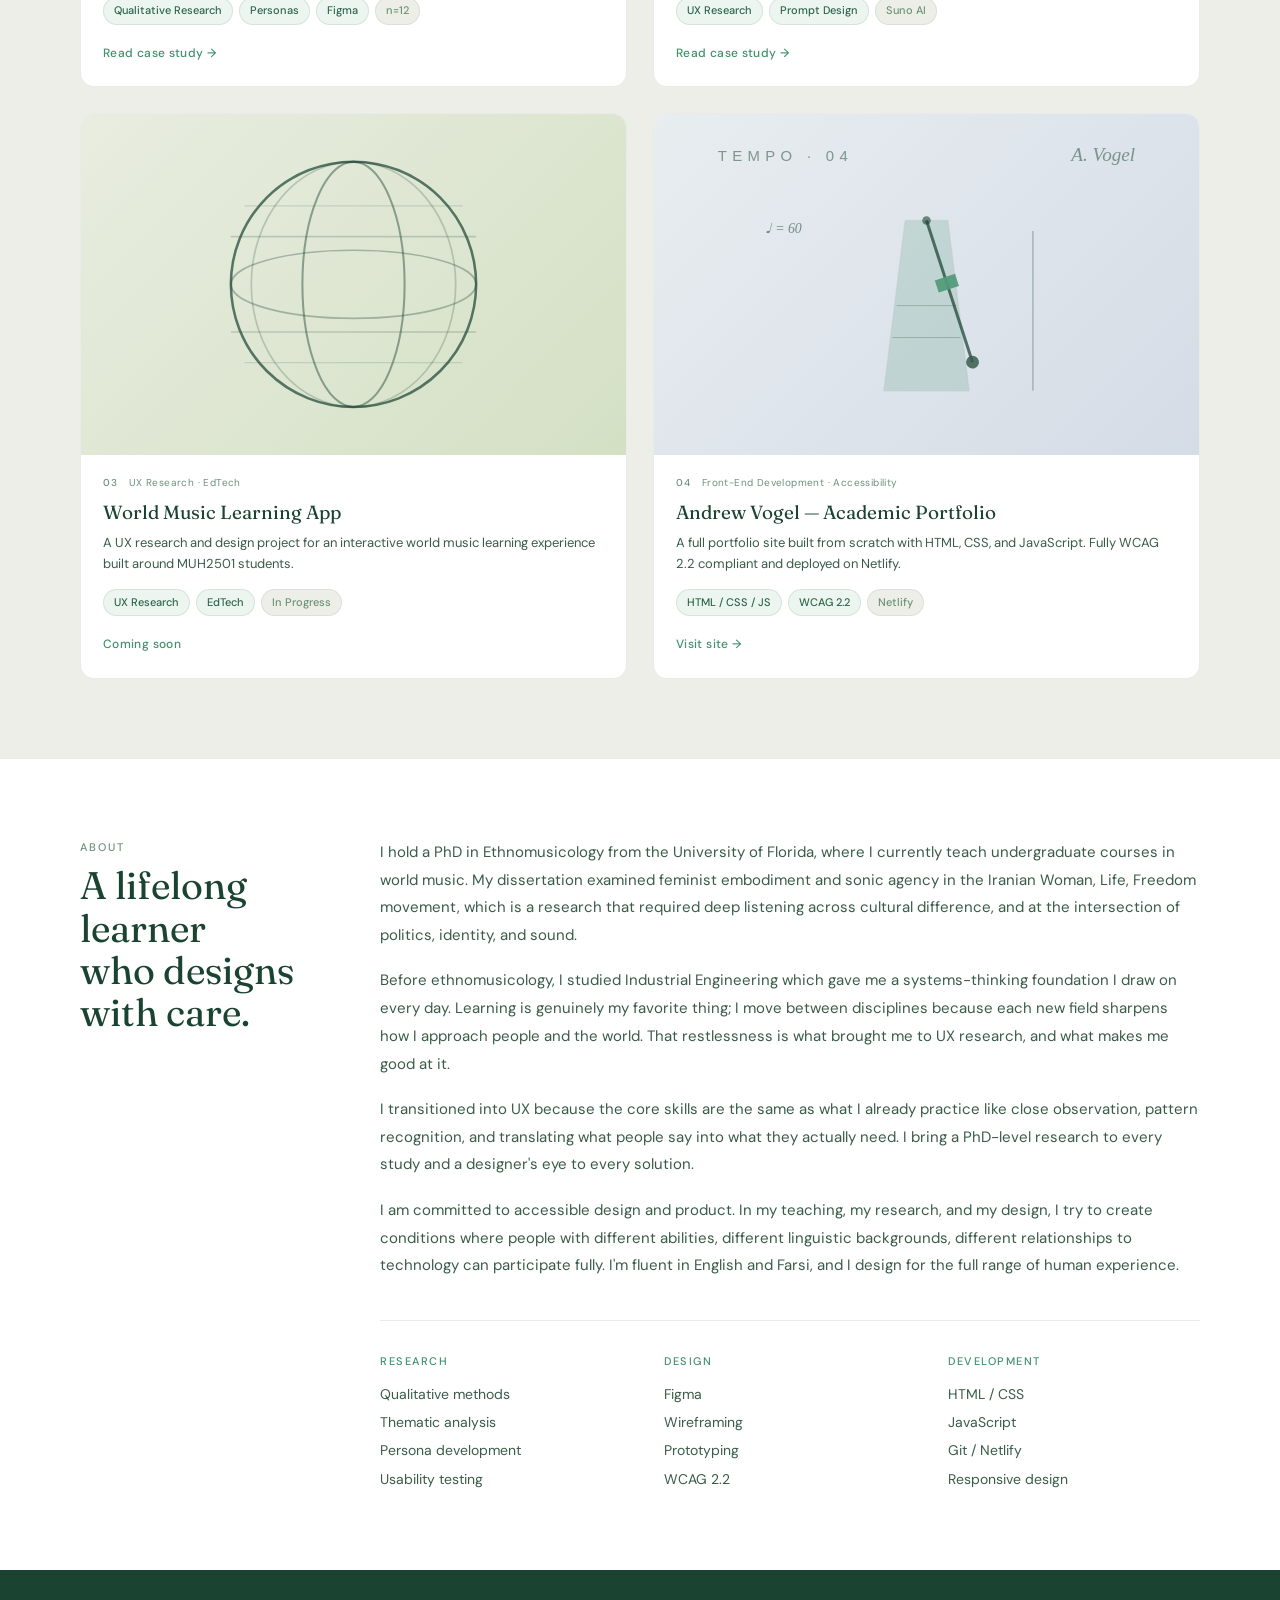
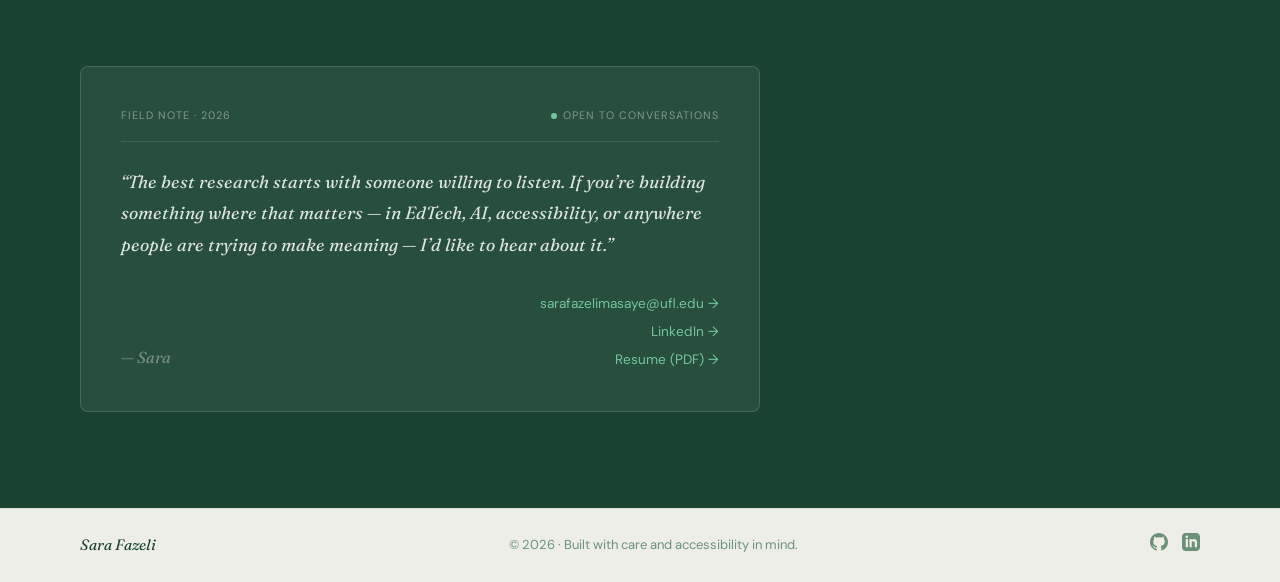
==== commit 7668695c: "some updates on the contact section" ====
--- a/index.html
+++ b/index.html
@@ -336,18 +336,26 @@
         </div>
     </section>
 
-    <section id="contact" class="contact">
-        <div class="container">
-            <div class="contact-inner">
-                <span class="section-label">Contact</span>
-                <h2 class="contact-title">Let's work together.</h2>
-                <p class="contact-sub">I'm currently seeking qualitative UX research roles, with a particular interest in EdTech, AI, and teams that value research depth over speed.</p>
-                <div class="contact-links">
-                    <a href="mailto:sarafazelimasaye@ufl.edu" class="btn btn-primary">Get in touch</a>
-                    <a href="https://www.linkedin.com/in/sarafazeli" class="btn btn-secondary" target="_blank">LinkedIn</a>
-                    <a href="Fazeli-Resume.pdf" class="btn btn-secondary" download>Download Resume</a>
-                </div>
-            </div>
+    <section id="contact" class="contact contact--note">
+    <div class="container">
+        <div class="note-card">
+            <div class="note-meta">
+                <span>Field note · 2026</span>
+                <span class="note-status">
+                    <i class="dot"></i>
+                    Open to conversations
+                </span>
+            </div>
+            <p class="note-quote">&ldquo;The best research starts with someone willing to listen. If you&rsquo;re building something where that matters &mdash; in EdTech, AI, accessibility, or anywhere people are trying to make meaning &mdash; I&rsquo;d like to hear about it.&rdquo;</p>
+            <div class="note-sign">
+                <span class="note-signature">&mdash; Sara</span>
+                <div class="note-actions">
+                    <a href="mailto:sarafazelimasaye@ufl.edu">sarafazelimasaye@ufl.edu &rarr;</a>
+                    <a href="https://www.linkedin.com/in/sara-fazeli-masayeh" target="_blank" rel="noreferrer">LinkedIn &rarr;</a>
+                    <a href="Fazeli-Resume.pdf" download>Resume (PDF) &rarr;</a>
+                </div>
+            </div>
+        </div>
         </div>
     </section>
 
@@ -360,7 +368,7 @@
                     <a href="https://github.com/saravogel-dev" aria-label="GitHub" target="_blank">
                         <svg width="18" height="18" fill="currentColor" viewBox="0 0 24 24"><path d="M12 0c-6.626 0-12 5.373-12 12 0 5.302 3.438 9.8 8.207 11.387.599.111.793-.261.793-.577v-2.234c-3.338.726-4.033-1.416-4.033-1.416-.546-1.387-1.333-1.756-1.333-1.756-1.089-.745.083-.729.083-.729 1.205.084 1.839 1.237 1.839 1.237 1.07 1.834 2.807 1.304 3.492.997.107-.775.418-1.305.762-1.604-2.665-.305-5.467-1.334-5.467-5.931 0-1.311.469-2.381 1.236-3.221-.124-.303-.535-1.524.117-3.176 0 0 1.008-.322 3.301 1.23.957-.266 1.983-.399 3.003-.404 1.02.005 2.047.138 3.006.404 2.291-1.552 3.297-1.23 3.297-1.23.653 1.653.242 2.874.118 3.176.77.84 1.235 1.911 1.235 3.221 0 4.609-2.807 5.624-5.479 5.921.43.372.823 1.102.823 2.222v3.293c0 .319.192.694.801.576 4.765-1.589 8.199-6.086 8.199-11.386 0-6.627-5.373-12-12-12z"/></svg>
                     </a>
-                    <a href="https://www.linkedin.com/in/sara-fazeli-masayeh/" aria-label="LinkedIn" target="_blank">
+                    <a href="https://www.linkedin.com/in/sara-fazeli-masayeh" aria-label="LinkedIn" target="_blank">
                         <svg width="18" height="18" fill="currentColor" viewBox="0 0 24 24"><path d="M19 0h-14c-2.761 0-5 2.239-5 5v14c0 2.761 2.239 5 5 5h14c2.762 0 5-2.239 5-5v-14c0-2.761-2.238-5-5-5zm-11 19h-3v-11h3v11zm-1.5-12.268c-.966 0-1.75-.79-1.75-1.764s.784-1.764 1.75-1.764 1.75.79 1.75 1.764-.783 1.764-1.75 1.764zm13.5 12.268h-3v-5.604c0-3.368-4-3.113-4 0v5.604h-3v-11h3v1.765c1.396-2.586 7-2.777 7 2.476v6.759z"/></svg>
                     </a>
                 </div>
--- a/style-sheet/style.css
+++ b/style-sheet/style.css
@@ -175,16 +175,93 @@
 /* ─────────────────────────────────────────
    CONTACT
    ───────────────────────────────────────── */
-.contact { background: var(--sage); }
-.contact-inner { max-width: 640px; }
-.contact .section-label { color: var(--sage-pale); }
-.contact-title { font-family: var(--font-serif); font-weight: 400; font-size: clamp(2rem, 4vw, 3rem); color: var(--cream); line-height: 1.1; margin-bottom: 1rem; }
-.contact-sub { font-size: 0.9375rem; color: rgba(242,245,240,0.7); line-height: 1.75; margin-bottom: 2rem; }
-.contact-links { display: flex; gap: 14px; flex-wrap: wrap; }
-.contact .btn-primary { background: var(--cream); color: var(--sage); }
-.contact .btn-primary:hover { opacity: 0.9; }
-.contact .btn-secondary { border-color: rgba(242,245,240,0.3); color: var(--cream); }
-.contact .btn-secondary:hover { border-color: var(--cream); }
+.contact--note {
+    background: var(--sage);
+    padding: 6rem 0;
+}
+
+.note-card {
+    max-width: 680px;
+    background: rgba(255, 255, 255, 0.06);
+    border: 1px solid rgba(242, 245, 240, 0.15);
+    border-radius: 8px;
+    padding: 2.5rem;
+}
+
+.note-meta {
+    display: flex;
+    justify-content: space-between;
+    align-items: center;
+    margin-bottom: 1.5rem;
+    padding-bottom: 1rem;
+    border-bottom: 1px solid rgba(242, 245, 240, 0.12);
+    font-size: 0.68rem;
+    letter-spacing: 0.09em;
+    text-transform: uppercase;
+    color: rgba(242, 245, 240, 0.45);
+}
+
+.note-status {
+    display: flex;
+    align-items: center;
+    gap: 6px;
+}
+
+.note-status .dot {
+    width: 6px;
+    height: 6px;
+    border-radius: 50%;
+    background: #74c69d;
+    display: inline-block;
+}
+
+.note-quote {
+    font-family: var(--font-serif);
+    font-style: italic;
+    font-size: 1.1rem;
+    line-height: 1.8;
+    color: rgba(242, 245, 240, 0.9);
+    margin-bottom: 2rem;
+}
+
+.note-sign {
+    display: flex;
+    justify-content: space-between;
+    align-items: flex-end;
+    flex-wrap: wrap;
+    gap: 1.5rem;
+}
+
+.note-signature {
+    font-family: var(--font-serif);
+    font-style: italic;
+    font-size: 1rem;
+    color: rgba(242, 245, 240, 0.4);
+}
+
+.note-actions {
+    display: flex;
+    flex-direction: column;
+    gap: 0.4rem;
+    align-items: flex-end;
+}
+
+.note-actions a {
+    font-size: 0.85rem;
+    color: #74c69d;
+    text-decoration: none;
+    transition: color 0.2s;
+}
+
+.note-actions a:hover {
+    color: #F2F5F0;
+}
+
+@media (max-width: 640px) {
+    .note-card { padding: 1.75rem; }
+    .note-sign { flex-direction: column; align-items: flex-start; }
+    .note-actions { align-items: flex-start; }
+}
 
 /* ─────────────────────────────────────────
    FOOTER
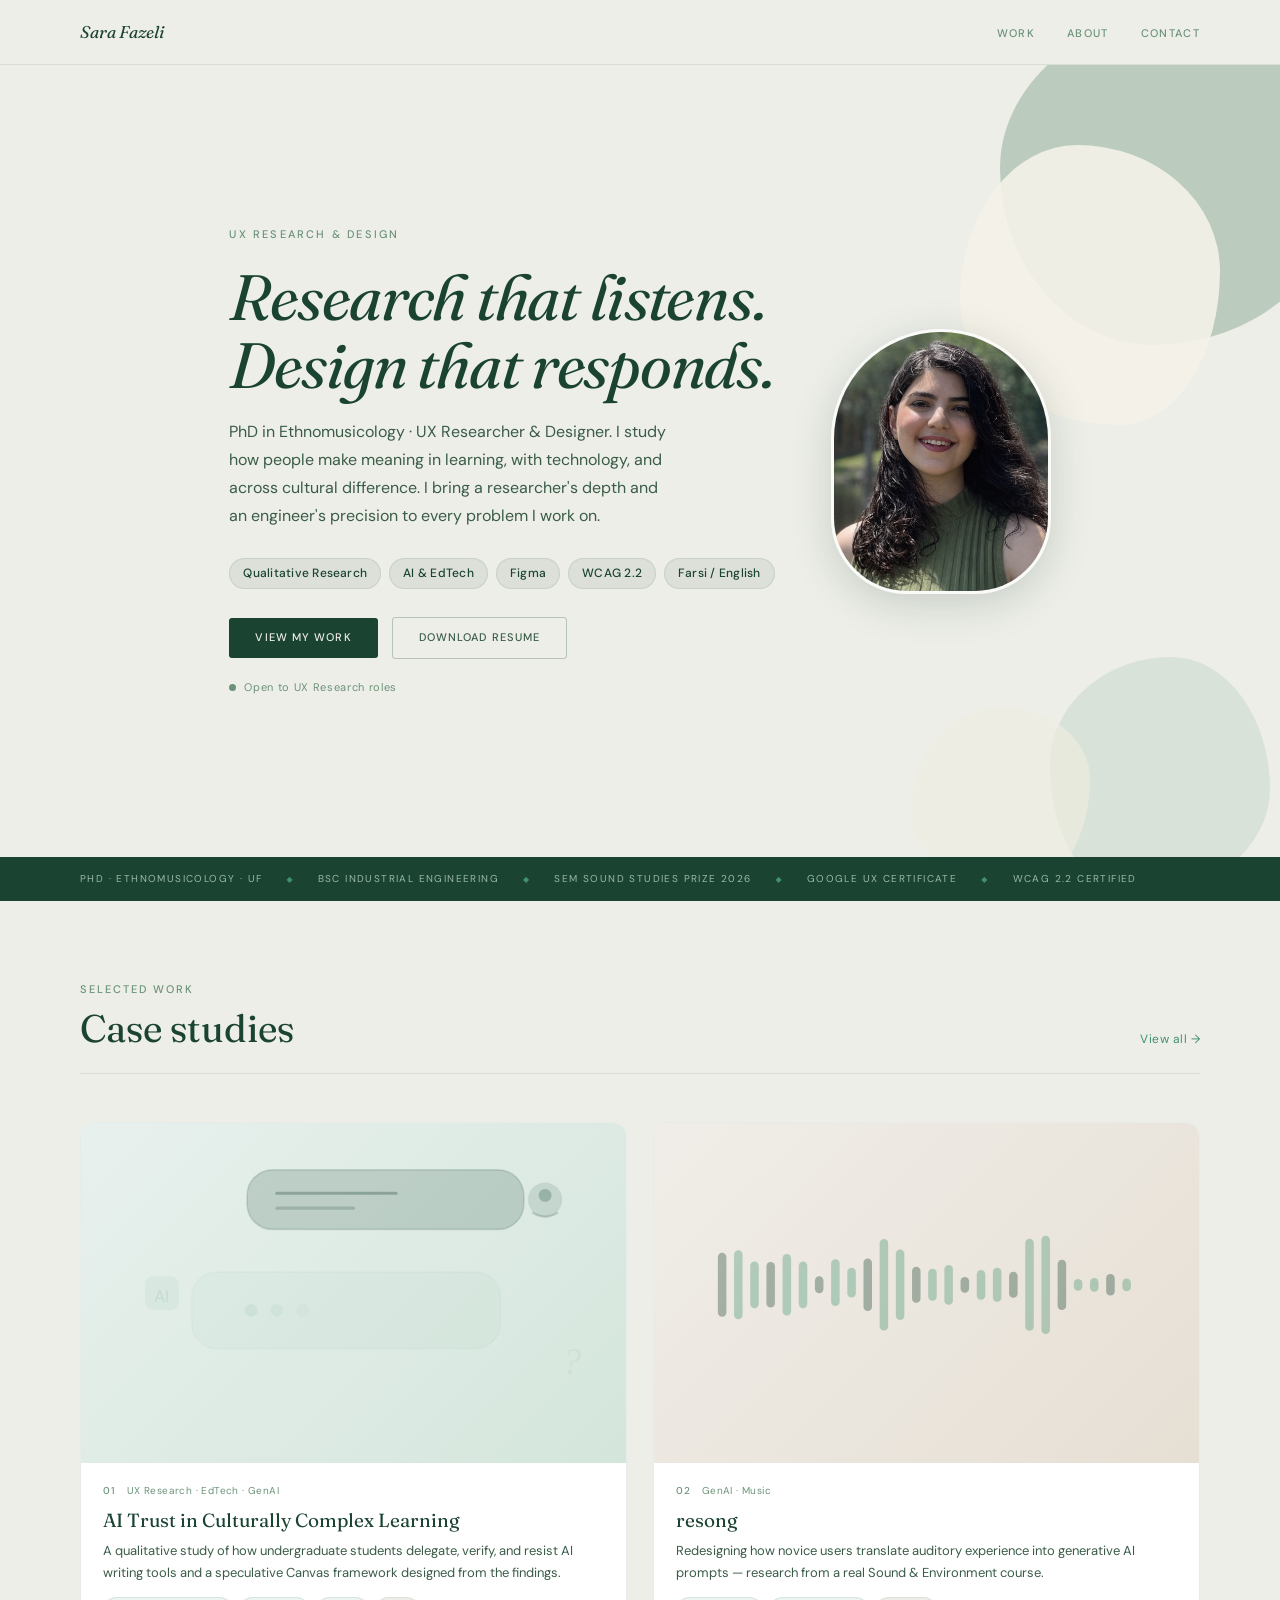
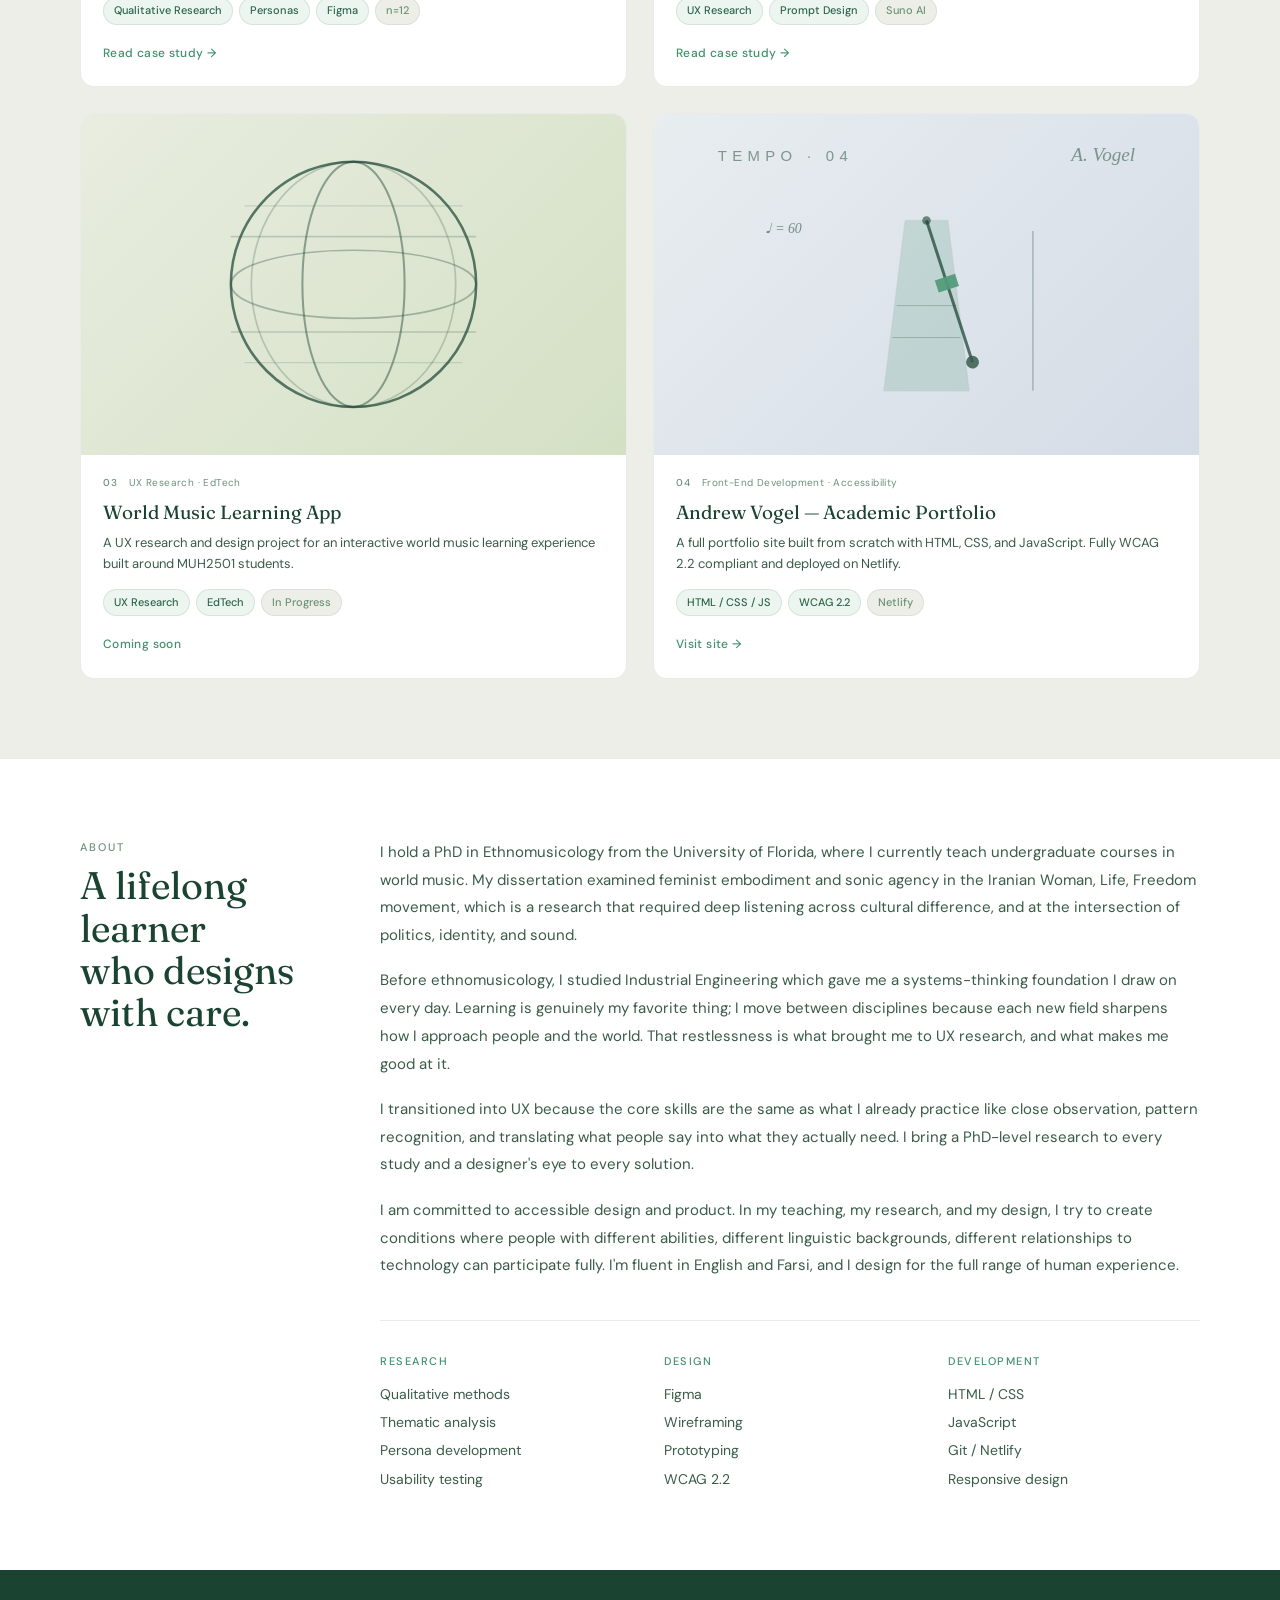
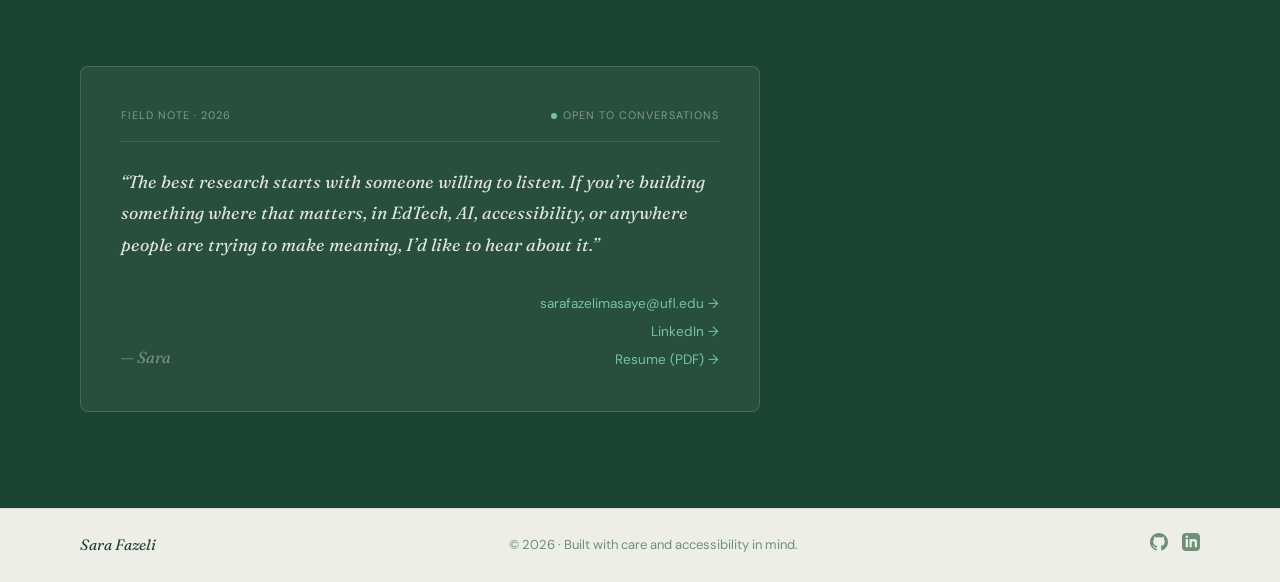
==== commit 05bb399a: "Update index.html" ====
--- a/index.html
+++ b/index.html
@@ -346,7 +346,7 @@
                     Open to conversations
                 </span>
             </div>
-            <p class="note-quote">&ldquo;The best research starts with someone willing to listen. If you&rsquo;re building something where that matters &mdash; in EdTech, AI, accessibility, or anywhere people are trying to make meaning &mdash; I&rsquo;d like to hear about it.&rdquo;</p>
+            <p class="note-quote">&ldquo;The best research starts with someone willing to listen. If you&rsquo;re building something where that matters, in EdTech, AI, accessibility, or anywhere people are trying to make meaning, I&rsquo;d like to hear about it.&rdquo;</p>
             <div class="note-sign">
                 <span class="note-signature">&mdash; Sara</span>
                 <div class="note-actions">
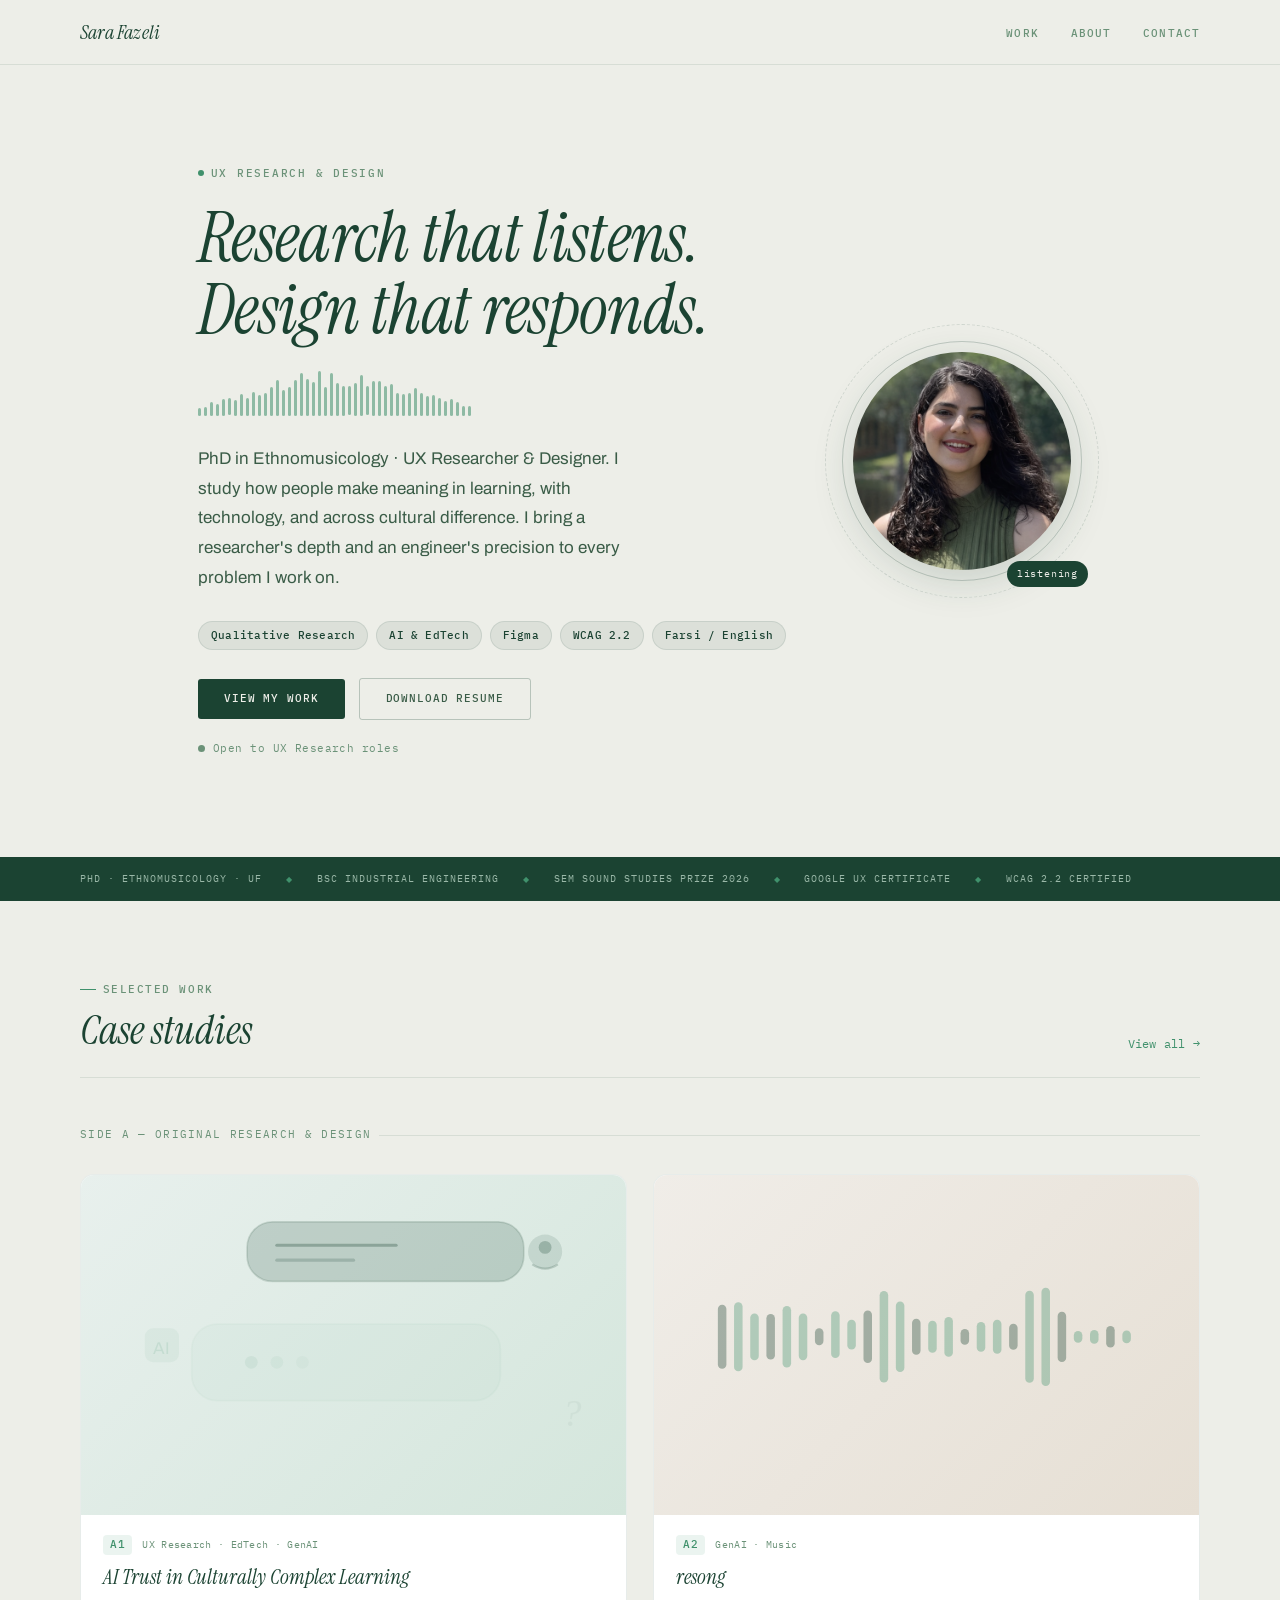
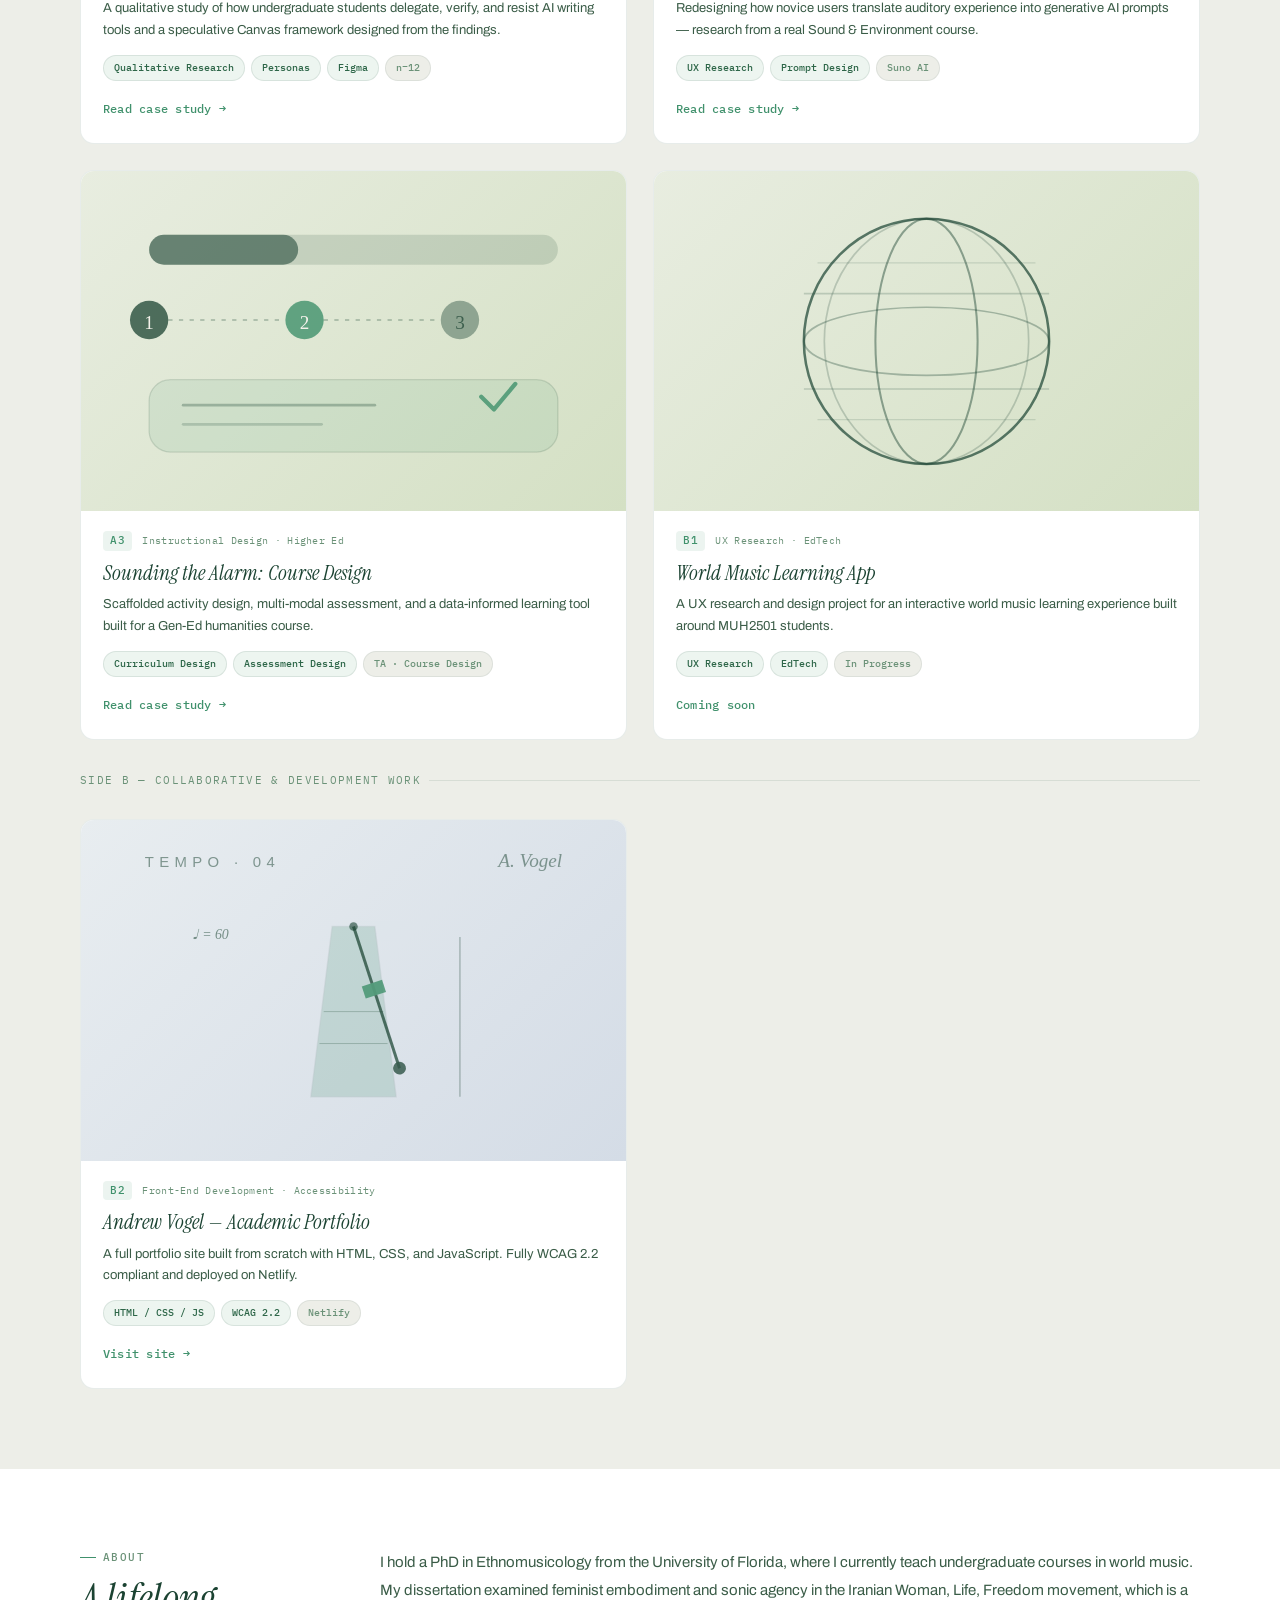
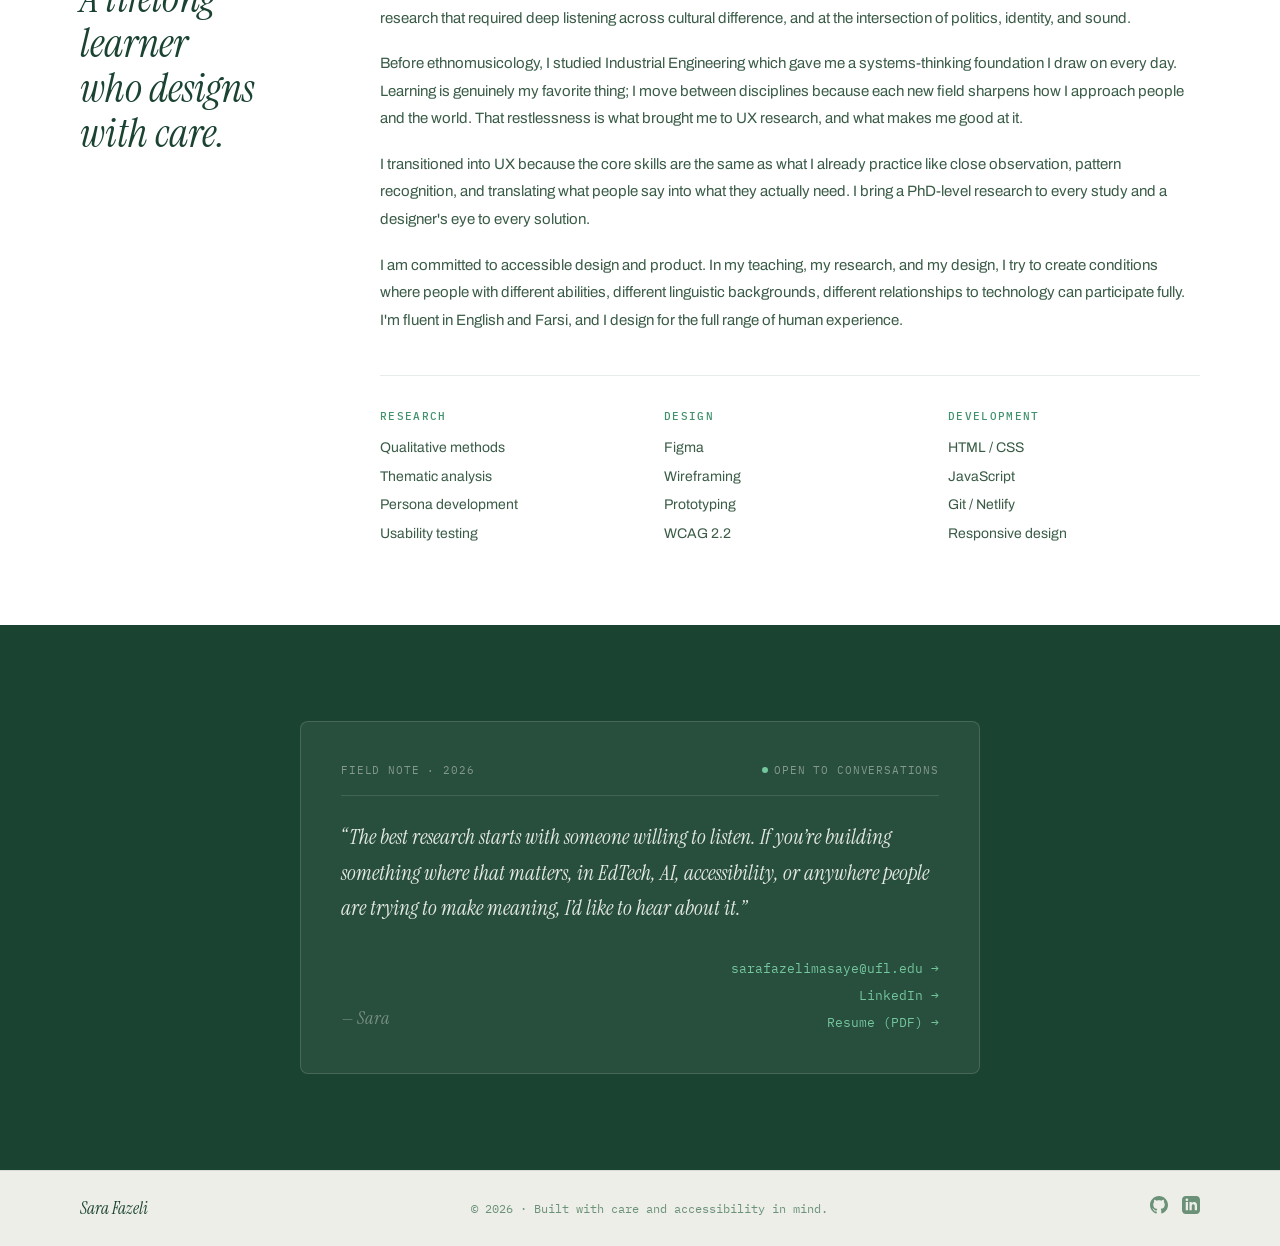
==== commit ca0faea6: "updating and adding materials" ====
--- a/index.html
+++ b/index.html
@@ -7,7 +7,7 @@
     <title>Sara Fazeli | UX Researcher</title>
     <link rel="preconnect" href="https://fonts.googleapis.com">
     <link rel="preconnect" href="https://fonts.gstatic.com" crossorigin>
-    <link href="https://fonts.googleapis.com/css2?family=Fraunces:ital,opsz,wght@0,9..144,300;1,9..144,300;1,9..144,400&family=DM+Sans:wght@300;400;500&display=swap" rel="stylesheet">
+    <link href="https://fonts.googleapis.com/css2?family=Instrument+Serif:ital@0;1&family=Archivo:wght@400;500;600;700&family=IBM+Plex+Mono:wght@400;500&display=swap" rel="stylesheet">
     <link rel="stylesheet" href="style-sheet/style.css">
     <link rel="icon" type="image/png" href="favicon_256x256.png">
 </head>
@@ -25,15 +25,59 @@
     </nav>
 
     <section class="hero">
-        <div class="hero-blob hero-blob-1"></div>
-        <div class="hero-blob hero-blob-2"></div>
-        <div class="hero-blob hero-blob-3"></div>
-        <div class="hero-blob hero-blob-4"></div>
         <div class="container">
             <div class="hero-grid">
                 <div class="hero-content">
                     <div class="hero-tag">UX Research &amp; Design</div>
                     <h1 class="hero-title">Research that <em>listens.</em><br>Design that responds.</h1>
+                    <div class="hero-wave" aria-hidden="true">
+                        <span style="height:18%; animation-delay:0.0s;"></span>
+                        <span style="height:20%; animation-delay:0.02s;"></span>
+                        <span style="height:30%; animation-delay:0.04s;"></span>
+                        <span style="height:26%; animation-delay:0.06s;"></span>
+                        <span style="height:37%; animation-delay:0.08s;"></span>
+                        <span style="height:38%; animation-delay:0.1s;"></span>
+                        <span style="height:35%; animation-delay:0.12s;"></span>
+                        <span style="height:48%; animation-delay:0.14s;"></span>
+                        <span style="height:40%; animation-delay:0.16s;"></span>
+                        <span style="height:53%; animation-delay:0.18s;"></span>
+                        <span style="height:46%; animation-delay:0.2s;"></span>
+                        <span style="height:49%; animation-delay:0.22s;"></span>
+                        <span style="height:62%; animation-delay:0.24s;"></span>
+                        <span style="height:78%; animation-delay:0.26s;"></span>
+                        <span style="height:57%; animation-delay:0.28s;"></span>
+                        <span style="height:62%; animation-delay:0.3s;"></span>
+                        <span style="height:79%; animation-delay:0.32s;"></span>
+                        <span style="height:93%; animation-delay:0.34s;"></span>
+                        <span style="height:80%; animation-delay:0.36s;" class="wave-pulse"></span>
+                        <span style="height:74%; animation-delay:0.38s;"></span>
+                        <span style="height:98%; animation-delay:0.4s;"></span>
+                        <span style="height:62%; animation-delay:0.42s;" class="wave-pulse"></span>
+                        <span style="height:94%; animation-delay:0.44s;"></span>
+                        <span style="height:72%; animation-delay:0.46s;"></span>
+                        <span style="height:65%; animation-delay:0.48s;" class="wave-pulse"></span>
+                        <span style="height:64%; animation-delay:0.5s;"></span>
+                        <span style="height:71%; animation-delay:0.52s;"></span>
+                        <span style="height:89%; animation-delay:0.54s;"></span>
+                        <span style="height:64%; animation-delay:0.56s;"></span>
+                        <span style="height:77%; animation-delay:0.58s;"></span>
+                        <span style="height:77%; animation-delay:0.6s;"></span>
+                        <span style="height:65%; animation-delay:0.62s;"></span>
+                        <span style="height:69%; animation-delay:0.64s;"></span>
+                        <span style="height:50%; animation-delay:0.66s;"></span>
+                        <span style="height:48%; animation-delay:0.68s;"></span>
+                        <span style="height:50%; animation-delay:0.7s;"></span>
+                        <span style="height:60%; animation-delay:0.72s;"></span>
+                        <span style="height:50%; animation-delay:0.74s;"></span>
+                        <span style="height:44%; animation-delay:0.76s;"></span>
+                        <span style="height:46%; animation-delay:0.78s;"></span>
+                        <span style="height:40%; animation-delay:0.8s;"></span>
+                        <span style="height:33%; animation-delay:0.82s;"></span>
+                        <span style="height:37%; animation-delay:0.84s;"></span>
+                        <span style="height:31%; animation-delay:0.86s;"></span>
+                        <span style="height:21%; animation-delay:0.88s;"></span>
+                        <span style="height:21%; animation-delay:0.9s;"></span>
+                    </div>
                     <p class="hero-sub">PhD in Ethnomusicology · UX Researcher &amp; Designer. I study how people make meaning in learning, with technology, and across cultural difference. I bring a researcher's depth and an engineer's precision to every problem I work on.</p>
                     <div class="hero-pills">
                         <span class="pill">Qualitative Research</span>
@@ -52,7 +96,10 @@
                     </div>
                 </div>
                 <div class="hero-photo">
-                    <img src="images/SaraFazeli.png" alt="Sara Fazeli, UX Researcher">
+                    <div class="hero-photo-ring">
+                        <img src="images/SaraFazeli.png" alt="Sara Fazeli, UX Researcher">
+                    </div>
+                    <span class="hero-photo-tag">listening</span>
                 </div>
             </div>
         </div>
@@ -83,6 +130,11 @@
             </div>
 
             <div class="card-grid">
+
+                <!-- Side A divider -->
+                <div class="side-divider" role="presentation">
+                    <span>Side A — original research &amp; design</span>
+                </div>
 
                 <!-- 01 AI Trust Study -->
                 <a href="ai-trust-study.html" class="project-card">
@@ -122,7 +174,7 @@
                     </div>
                     <div class="card-body">
                         <div class="card-meta">
-                            <span class="card-num">01</span>
+                            <span class="card-num">A1</span>
                             <span class="card-type">UX Research · EdTech · GenAI</span>
                         </div>
                         <h3 class="card-title">AI Trust in Culturally Complex Learning</h3>
@@ -185,7 +237,7 @@
                     </div>
                     <div class="card-body">
                         <div class="card-meta">
-                            <span class="card-num">02</span>
+                            <span class="card-num">A2</span>
                             <span class="card-type">GenAI · Music</span>
                         </div>
                         <h3 class="card-title">resong</h3>
@@ -199,7 +251,44 @@
                     </div>
                 </a>
 
-                <!-- 03 World Music -->
+                <!-- 03 Sounding the Alarm — Instructional Design -->
+                <a href="quest1-instructional-design.html" class="project-card">
+                    <div class="card-visual vis-world">
+                        <svg class="cover-svg" viewBox="0 0 240 160" fill="none" xmlns="http://www.w3.org/2000/svg">
+                            <rect x="24" y="30" width="192" height="14" rx="7" fill="#1B4332" fill-opacity="0.15"/>
+                            <rect x="24" y="30" width="70" height="14" rx="7" fill="#1B4332" fill-opacity="0.55"/>
+                            <circle cx="24" cy="70" r="9" fill="#1B4332" fill-opacity="0.75"/>
+                            <text x="24" y="74" font-size="9" fill="#F4F1EA" text-anchor="middle" font-family="Georgia, serif">1</text>
+                            <line x1="33" y1="70" x2="88" y2="70" stroke="#1B4332" stroke-width="1" stroke-opacity="0.25" stroke-dasharray="2 3"/>
+                            <circle cx="97" cy="70" r="9" fill="#40916C" fill-opacity="0.8"/>
+                            <text x="97" y="74" font-size="9" fill="#F4F1EA" text-anchor="middle" font-family="Georgia, serif">2</text>
+                            <line x1="106" y1="70" x2="161" y2="70" stroke="#1B4332" stroke-width="1" stroke-opacity="0.25" stroke-dasharray="2 3"/>
+                            <circle cx="170" cy="70" r="9" fill="#1B4332" fill-opacity="0.4"/>
+                            <text x="170" y="74" font-size="9" fill="#1B4332" text-anchor="middle" font-family="Georgia, serif" fill-opacity="0.7">3</text>
+                            <rect x="24" y="98" width="192" height="34" rx="10" fill="#40916C" fill-opacity="0.1"/>
+                            <rect x="24" y="98" width="192" height="34" rx="10" stroke="#1B4332" stroke-width="0.6" stroke-opacity="0.15"/>
+                            <line x1="40" y1="110" x2="130" y2="110" stroke="#1B4332" stroke-width="1.3" stroke-linecap="round" stroke-opacity="0.3"/>
+                            <line x1="40" y1="119" x2="105" y2="119" stroke="#1B4332" stroke-width="1.3" stroke-linecap="round" stroke-opacity="0.2"/>
+                            <path d="M180 106 l6 6 l10 -12" stroke="#40916C" stroke-width="2" stroke-linecap="round" stroke-linejoin="round" fill="none" opacity="0.8"/>
+                        </svg>
+                    </div>
+                    <div class="card-body">
+                        <div class="card-meta">
+                            <span class="card-num">A3</span>
+                            <span class="card-type">Instructional Design · Higher Ed</span>
+                        </div>
+                        <h3 class="card-title">Sounding the Alarm: Course Design</h3>
+                        <p class="card-desc">Scaffolded activity design, multi-modal assessment, and a data-informed learning tool built for a Gen-Ed humanities course.</p>
+                        <div class="card-tags">
+                            <span>Curriculum Design</span>
+                            <span>Assessment Design</span>
+                            <span class="neutral">TA · Course Design</span>
+                        </div>
+                        <span class="card-link-label">Read case study →</span>
+                    </div>
+                </a>
+
+                <!-- 04 World Music -->
                 <a href="#" class="project-card">
                     <div class="card-visual vis-world">
                         <svg class="cover-svg" viewBox="0 0 200 200" fill="none" xmlns="http://www.w3.org/2000/svg">
@@ -228,7 +317,7 @@
                     </div>
                     <div class="card-body">
                         <div class="card-meta">
-                            <span class="card-num">03</span>
+                            <span class="card-num">B1</span>
                             <span class="card-type">UX Research · EdTech</span>
                         </div>
                         <h3 class="card-title">World Music Learning App</h3>
@@ -242,7 +331,12 @@
                     </div>
                 </a>
 
-                <!-- 04 Andrew Vogel -->
+                <!-- Side B divider -->
+                <div class="side-divider" role="presentation">
+                    <span>Side B — collaborative &amp; development work</span>
+                </div>
+
+                <!-- 05 Andrew Vogel -->
                 <a href="https://andrew-vogel.com" target="_blank" class="project-card">
                     <div class="card-visual vis-andrew">
                         <svg class="cover-svg" viewBox="0 0 240 160" fill="none" xmlns="http://www.w3.org/2000/svg">
@@ -278,7 +372,7 @@
                     </div>
                     <div class="card-body">
                         <div class="card-meta">
-                            <span class="card-num">04</span>
+                            <span class="card-num">B2</span>
                             <span class="card-type">Front-End Development · Accessibility</span>
                         </div>
                         <h3 class="card-title">Andrew Vogel — Academic Portfolio</h3>
--- a/style-sheet/style.css
+++ b/style-sheet/style.css
@@ -1,6 +1,8 @@
 /* ─────────────────────────────────────────
    Sara Fazeli Portfolio — style.css
-   Palette: Deep Sage · Cream · DM Sans + Fraunces
+   Palette: Deep Sage · Cream (unchanged)
+   Type: Instrument Serif · Archivo · IBM Plex Mono
+   Motif: waveform + tape/vinyl track-listing (A1, A2, B1...)
    ───────────────────────────────────────── */
 
 /* ─── Variables ─── */
@@ -14,9 +16,10 @@
     --white:     #ffffff;
     --text:      #1a1a1a;
     --text-muted:#3a5c47;
-    --border:    rgba(27,67,50,0.1);
-    --font-serif:'Fraunces', Georgia, serif;
-    --font-sans: 'DM Sans', system-ui, sans-serif;
+    --border:    #1b43321a;
+    --font-serif:'Instrument Serif', Georgia, serif;
+    --font-sans: 'Archivo', system-ui, sans-serif;
+    --font-mono: 'IBM Plex Mono', 'Courier New', monospace;
     --radius:    14px;
     --max-w:     1200px;
 }
@@ -35,37 +38,43 @@
    ───────────────────────────────────────── */
 nav { background: var(--cream); border-bottom: 1px solid var(--border); position: sticky; top: 0; z-index: 100; }
 .nav-inner { max-width: var(--max-w); margin: 0 auto; padding: 0 2.5rem; height: 64px; display: flex; align-items: center; justify-content: space-between; }
-.nav-logo { font-family: var(--font-serif); font-style: italic; font-weight: 400; font-size: 1.0625rem; color: var(--sage); }
+.nav-logo { font-family: var(--font-serif); font-style: italic; font-weight: 400; font-size: 1.25rem; color: var(--sage); letter-spacing: 0.01em; }
 .nav-links { list-style: none; display: flex; gap: 2rem; }
-.nav-links a { font-size: 0.6875rem; letter-spacing: 0.12em; text-transform: uppercase; color: var(--sage-lt); font-weight: 500; transition: color 0.2s; }
+.nav-links a { font-family: var(--font-mono); font-size: 0.6875rem; letter-spacing: 0.1em; text-transform: uppercase; color: var(--sage-lt); font-weight: 500; transition: color 0.2s; }
 .nav-links a:hover { color: var(--sage); }
 
 /* ─────────────────────────────────────────
-   HERO
+   HERO — waveform, not blobs
    ───────────────────────────────────────── */
 .hero { background: var(--cream); min-height: 88vh; display: flex; align-items: center; position: relative; overflow: hidden; padding: 5rem 0; }
-.hero-blob { position: absolute; pointer-events: none; }
-.hero-blob-1 { right: -60px; top: -60px; width: 340px; height: 340px; border-radius: 62% 38% 55% 45% / 48% 52% 48% 52%; background: var(--sage-pale); opacity: 0.52; animation: blobFloat1 9s ease-in-out infinite; }
-.hero-blob-2 { right: 60px; top: 80px; width: 260px; height: 280px; border-radius: 45% 55% 38% 62% / 55% 45% 55% 45%; background: var(--cream-2); opacity: 0.9; animation: blobFloat2 11s ease-in-out infinite; }
-.hero-blob-3 { right: 10px; bottom: -40px; width: 220px; height: 240px; border-radius: 55% 45% 62% 38% / 45% 55% 45% 55%; background: #c2d4c9; opacity: 0.48; animation: blobFloat3 13s ease-in-out infinite; }
-.hero-blob-4 { right: 190px; bottom: -30px; width: 180px; height: 180px; border-radius: 50% 50% 38% 62% / 60% 40% 60% 40%; background: #f0ede0; opacity: 0.65; animation: blobFloat1 15s 2s ease-in-out infinite; }
-@keyframes blobFloat1 { 0%,100% { transform: translate(0,0) scale(1); } 33% { transform: translate(-18px,12px) scale(1.04); } 66% { transform: translate(10px,-8px) scale(0.97); } }
-@keyframes blobFloat2 { 0%,100% { transform: translate(0,0) scale(1); } 33% { transform: translate(12px,-16px) scale(0.96); } 66% { transform: translate(-8px,10px) scale(1.03); } }
-@keyframes blobFloat3 { 0%,100% { transform: translate(0,0) scale(1); } 50% { transform: translate(-10px,14px) scale(1.02); } }
 
 .hero-grid { display: grid; grid-template-columns: 1fr auto; gap: 56px; align-items: center; position: relative; z-index: 2; }
-.hero-tag { font-size: 0.6875rem; letter-spacing: 0.2em; text-transform: uppercase; color: var(--sage-lt); font-weight: 500; margin-bottom: 1.25rem; opacity: 0; animation: hSlideLeft 0.6s 0.15s ease forwards; }
-.hero-title { font-family: var(--font-serif); font-style: italic; font-weight: 400; font-size: clamp(2.5rem, 5vw, 4rem); line-height: 1.05; letter-spacing: -0.02em; color: var(--sage); margin-bottom: 1.25rem; opacity: 0; animation: hSlideLeft 0.65s 0.28s ease forwards; }
+.hero-tag { font-family: var(--font-mono); font-size: 0.6875rem; letter-spacing: 0.16em; text-transform: uppercase; color: var(--sage-lt); font-weight: 500; margin-bottom: 1.25rem; opacity: 0; animation: hSlideLeft 0.6s 0.15s ease forwards; display: flex; align-items: center; gap: 0.6em; }
+.hero-tag::before { content: ''; width: 6px; height: 6px; border-radius: 50%; background: var(--sage-mid); flex-shrink: 0; }
+.hero-title { font-family: var(--font-serif); font-style: italic; font-weight: 400; font-size: clamp(2.75rem, 5.4vw, 4.4rem); line-height: 1.04; letter-spacing: -0.01em; color: var(--sage); margin-bottom: 1.5rem; opacity: 0; animation: hSlideLeft 0.65s 0.28s ease forwards; }
 .hero-title em { font-style: italic; }
-.hero-sub { font-size: 1rem; line-height: 1.75; color: var(--text-muted); max-width: 440px; margin-bottom: 1.75rem; opacity: 0; animation: hSlideUp 0.6s 0.42s ease forwards; }
-.hero-pills { display: flex; flex-wrap: wrap; gap: 8px; margin-bottom: 1.75rem; opacity: 0; animation: hSlideUp 0.55s 0.54s ease forwards; }
-.pill { font-size: 0.75rem; font-weight: 500; letter-spacing: 0.02em; padding: 5px 13px; border-radius: 20px; background: rgba(27,67,50,0.08); color: var(--sage); border: 1px solid var(--border); }
-.hero-cta { display: flex; gap: 14px; align-items: center; flex-wrap: wrap; opacity: 0; animation: hSlideUp 0.55s 0.64s ease forwards; }
-.hero-availability { display: flex; align-items: center; gap: 8px; margin-top: 1.25rem; opacity: 0; animation: hSlideUp 0.5s 0.74s ease forwards; }
+
+/* Waveform divider — the signature element */
+.hero-wave { display: flex; align-items: flex-end; gap: 3px; height: 46px; margin-bottom: 1.75rem; opacity: 0; animation: hFadeIn 0.4s 0.36s ease forwards; }
+.hero-wave span { flex: 0 0 auto; width: 3px; background: var(--sage-mid); border-radius: 2px; transform-origin: bottom; opacity: 0.55; animation: waveRise 0.55s cubic-bezier(.34,1.56,.64,1) both; }
+.hero-wave span.wave-pulse { animation: waveRise 0.55s cubic-bezier(.34,1.56,.64,1) both, wavePulse 2.6s ease-in-out 1.1s infinite; }
+@keyframes waveRise { from { transform: scaleY(0); opacity: 0; } to { transform: scaleY(1); opacity: 0.55; } }
+@keyframes wavePulse { 0%, 100% { transform: scaleY(1); opacity: 0.55; } 50% { transform: scaleY(0.6); opacity: 0.85; } }
+@keyframes hFadeIn { from { opacity: 0; } to { opacity: 1; } }
+
+.hero-sub { font-size: 1.0625rem; line-height: 1.75; color: var(--text-muted); max-width: 460px; margin-bottom: 1.75rem; opacity: 0; animation: hSlideUp 0.6s 0.44s ease forwards; }
+.hero-pills { display: flex; flex-wrap: wrap; gap: 8px; margin-bottom: 1.75rem; opacity: 0; animation: hSlideUp 0.55s 0.56s ease forwards; }
+.pill { font-family: var(--font-mono); font-size: 0.6875rem; font-weight: 500; letter-spacing: 0.02em; padding: 5px 12px; border-radius: 20px; background: rgba(27,67,50,0.08); color: var(--sage); border: 1px solid var(--border); }
+.hero-cta { display: flex; gap: 14px; align-items: center; flex-wrap: wrap; opacity: 0; animation: hSlideUp 0.55s 0.66s ease forwards; }
+.hero-availability { display: flex; align-items: center; gap: 8px; margin-top: 1.25rem; opacity: 0; animation: hSlideUp 0.5s 0.76s ease forwards; }
 .avail-dot { width: 7px; height: 7px; border-radius: 50%; background: var(--sage-lt); flex-shrink: 0; }
-.hero-availability span { font-size: 0.6875rem; color: var(--sage-lt); letter-spacing: 0.06em; }
-.hero-photo { flex-shrink: 0; opacity: 0; animation: photoIn 0.8s 0.12s ease forwards; }
-.hero-photo img { width: 220px; height: 265px; object-fit: cover; object-position: center top; border-radius: 130px 130px 90px 90px; border: 3px solid rgba(255,255,255,0.7); box-shadow: 0 10px 40px rgba(27,67,50,0.18); display: block; }
+.hero-availability span { font-family: var(--font-mono); font-size: 0.6875rem; color: var(--sage-lt); letter-spacing: 0.04em; }
+
+.hero-photo { flex-shrink: 0; width: max-content; opacity: 0; animation: photoIn 0.8s 0.12s ease forwards; position: relative; }
+.hero-photo-ring { position: relative; width: 240px; height: 240px; border-radius: 50%; padding: 10px; border: 1px solid rgba(27,67,50,0.22); }
+.hero-photo-ring::before { content: ''; position: absolute; inset: -18px; border: 1px dashed rgba(27,67,50,0.14); border-radius: 50%; }
+.hero-photo img { width: 100%; height: 100%; object-fit: cover; object-position: center top; border-radius: 50%; display: block; box-shadow: 0 10px 40px rgba(27,67,50,0.18); }
+.hero-photo-tag { position: absolute; bottom: -6px; right: -6px; background: var(--sage); color: var(--cream); font-family: var(--font-mono); font-size: 0.625rem; letter-spacing: 0.08em; padding: 5px 10px; border-radius: 20px; }
 @keyframes hSlideLeft { from { opacity: 0; transform: translateX(-28px); } to { opacity: 1; transform: translateX(0); } }
 @keyframes hSlideUp { from { opacity: 0; transform: translateY(16px); } to { opacity: 1; transform: translateY(0); } }
 @keyframes photoIn { from { opacity: 0; transform: scale(0.94); } to { opacity: 1; transform: scale(1); } }
@@ -75,33 +84,37 @@
    ───────────────────────────────────────── */
 .cred-strip { background: var(--sage); padding: 14px 0; }
 .cred-strip .container { display: flex; gap: 24px; align-items: center; flex-wrap: wrap; }
-.cred-strip span { color: #9ab8a8; font-size: 0.625rem; letter-spacing: 0.14em; text-transform: uppercase; white-space: nowrap; }
+.cred-strip span { font-family: var(--font-mono); color: #9ab8a8; font-size: 0.625rem; letter-spacing: 0.1em; text-transform: uppercase; white-space: nowrap; }
 .cred-sep { color: var(--sage-mid) !important; font-size: 0.5rem !important; }
 
 /* ─────────────────────────────────────────
    BUTTONS
    ───────────────────────────────────────── */
-.btn { display: inline-block; padding: 11px 26px; font-family: var(--font-sans); font-size: 0.6875rem; font-weight: 500; letter-spacing: 0.1em; text-transform: uppercase; border-radius: 3px; transition: opacity 0.2s, transform 0.2s; cursor: pointer; border: none; }
+.btn { display: inline-block; padding: 11px 26px; font-family: var(--font-mono); font-size: 0.6875rem; font-weight: 500; letter-spacing: 0.08em; text-transform: uppercase; border-radius: 3px; transition: opacity 0.2s, transform 0.2s; cursor: pointer; border: none; }
 .btn-primary { background: var(--sage); color: var(--cream); }
 .btn-primary:hover { opacity: 0.85; }
 .btn-secondary { background: transparent; color: var(--text-muted); border: 1px solid rgba(27,67,50,0.25); }
 .btn-secondary:hover { border-color: var(--sage); color: var(--sage); }
 
 /* ─────────────────────────────────────────
-   SECTION SHARED
+   SECTION SHARED — track-listing labels
    ───────────────────────────────────────── */
 section { padding: 5rem 0; }
-.section-label { display: block; font-size: 0.6875rem; letter-spacing: 0.18em; text-transform: uppercase; color: var(--sage-lt); font-weight: 500; margin-bottom: 0.5rem; }
-.section-title { font-family: var(--font-serif); font-weight: 400; font-size: clamp(1.75rem, 3vw, 2.5rem); color: var(--sage); line-height: 1.1; }
+.section-label { display: flex; align-items: center; gap: 0.6em; font-family: var(--font-mono); font-size: 0.6875rem; letter-spacing: 0.14em; text-transform: uppercase; color: var(--sage-lt); font-weight: 500; margin-bottom: 0.6rem; }
+.section-label::before { content: ''; width: 16px; height: 1px; background: var(--sage-mid); }
+.section-title { font-family: var(--font-serif); font-style: italic; font-weight: 400; font-size: clamp(1.9rem, 3.2vw, 2.6rem); color: var(--sage); line-height: 1.1; }
 
 /* ─────────────────────────────────────────
    WORK — CARD GRID
    ───────────────────────────────────────── */
 .work { background: var(--cream); }
 .section-header { display: flex; justify-content: space-between; align-items: flex-end; margin-bottom: 48px; padding-bottom: 24px; border-bottom: 1px solid var(--border); }
-.section-header-link { font-size: 0.75rem; color: var(--sage-mid); letter-spacing: 0.04em; transition: color 0.2s; }
+.section-header-link { font-family: var(--font-mono); font-size: 0.75rem; color: var(--sage-mid); letter-spacing: 0.02em; transition: color 0.2s; }
 .section-header-link:hover { color: var(--sage); }
 .card-grid { display: grid; grid-template-columns: repeat(2, 1fr); gap: 26px; }
+.side-divider { grid-column: 1 / -1; display: flex; align-items: center; gap: 0.75em; font-family: var(--font-mono); font-size: 0.6875rem; letter-spacing: 0.12em; text-transform: uppercase; color: var(--sage-lt); padding-bottom: 4px; margin-top: 6px; }
+.card-grid > .side-divider:first-child { margin-top: 0; }
+.side-divider::after { content: ''; flex: 1; height: 1px; background: var(--border); }
 
 /* Base card */
 .project-card { background: var(--white); border-radius: var(--radius); border: 1px solid var(--border); overflow: hidden; display: block; transition: transform 0.25s ease, box-shadow 0.25s ease; }
@@ -119,20 +132,20 @@
 /* Card body */
 .card-body { padding: 20px 22px 22px; }
 .card-meta { display: flex; align-items: center; gap: 10px; margin-bottom: 10px; }
-.card-num { font-size: 0.625rem; letter-spacing: 0.14em; color: var(--sage-lt); font-weight: 500; }
-.card-type { font-size: 0.625rem; color: var(--sage-lt); letter-spacing: 0.04em; }
-.card-title { font-family: var(--font-serif); font-weight: 400; font-size: 1.1875rem; color: var(--sage); margin-bottom: 8px; line-height: 1.2; }
+.card-num { font-family: var(--font-mono); font-size: 0.6875rem; letter-spacing: 0.06em; color: var(--sage-mid); font-weight: 500; background: rgba(64,145,108,0.1); padding: 1px 7px; border-radius: 4px; }
+.card-type { font-family: var(--font-mono); font-size: 0.625rem; color: var(--sage-lt); letter-spacing: 0.03em; }
+.card-title { font-family: var(--font-serif); font-style: italic; font-weight: 400; font-size: 1.3125rem; color: var(--sage); margin-bottom: 8px; line-height: 1.2; }
 .card-desc { font-size: 0.8125rem; line-height: 1.65; color: var(--text-muted); margin-bottom: 14px; display: -webkit-box; -webkit-line-clamp: 2; -webkit-box-orient: vertical; overflow: hidden; }
 .card-tags { display: flex; flex-wrap: wrap; gap: 6px; margin-bottom: 14px; }
-.card-tags span { font-size: 0.6875rem; font-weight: 500; padding: 4px 10px; border-radius: 20px; background: #edf5f0; color: #2d6648; border: 1px solid var(--border); }
+.card-tags span { font-family: var(--font-mono); font-size: 0.625rem; font-weight: 500; padding: 4px 10px; border-radius: 20px; background: #edf5f0; color: #2d6648; border: 1px solid var(--border); }
 .card-tags span.neutral { background: var(--cream); color: var(--sage-lt); border-color: rgba(27,67,50,0.08); }
-.card-link-label { font-size: 0.75rem; color: var(--sage-mid); font-weight: 500; letter-spacing: 0.03em; }
+.card-link-label { font-family: var(--font-mono); font-size: 0.75rem; color: var(--sage-mid); font-weight: 500; letter-spacing: 0.02em; }
 
 /* Featured card */
 .project-card.featured { grid-column: 1 / -1; display: grid; grid-template-columns: 1fr 1fr; }
 .project-card.featured .card-visual { aspect-ratio: auto; min-height: 280px; }
 .project-card.featured .card-body { padding: 36px 32px; display: flex; flex-direction: column; justify-content: center; }
-.project-card.featured .card-title { font-size: 1.5rem; margin-bottom: 10px; }
+.project-card.featured .card-title { font-size: 1.6rem; margin-bottom: 10px; }
 .project-card.featured .card-desc { -webkit-line-clamp: 4; font-size: 0.875rem; margin-bottom: 18px; }
 
 /* ─────────────────────────────────────────
@@ -160,6 +173,11 @@
 .solo-note { transition: transform 0.45s cubic-bezier(.34,1.56,.64,1); }
 .project-card:hover .solo-note { transform: translateY(-10px); }
 
+/* Instructional Design card — steps illuminate */
+.id-step { transition: opacity 0.3s ease, transform 0.3s ease; }
+.id-check { opacity: 0; transition: opacity 0.35s ease 0.25s, transform 0.4s cubic-bezier(.34,1.56,.64,1) 0.25s; transform: scale(0.6); }
+.project-card:hover .id-check { opacity: 1; transform: scale(1); }
+
 /* ─────────────────────────────────────────
    ABOUT
    ───────────────────────────────────────── */
@@ -169,11 +187,11 @@
 .about-right p:last-of-type { margin-bottom: 0; }
 .about-skills { display: grid; grid-template-columns: repeat(3, 1fr); gap: 2rem; margin-top: 2.5rem; padding-top: 2rem; border-top: 1px solid var(--border); }
 .skill-group { display: flex; flex-direction: column; gap: 6px; }
-.skill-group-label { font-size: 0.6875rem; letter-spacing: 0.14em; text-transform: uppercase; color: var(--sage-mid); font-weight: 500; margin-bottom: 6px; }
+.skill-group-label { font-family: var(--font-mono); font-size: 0.6875rem; letter-spacing: 0.12em; text-transform: uppercase; color: var(--sage-mid); font-weight: 500; margin-bottom: 6px; }
 .skill-group span:not(.skill-group-label) { font-size: 0.875rem; color: var(--text-muted); }
 
 /* ─────────────────────────────────────────
-   CONTACT
+   CONTACT — field note
    ───────────────────────────────────────── */
 .contact--note {
     background: var(--sage);
@@ -182,6 +200,7 @@
 
 .note-card {
     max-width: 680px;
+    margin: 0 auto;
     background: rgba(255, 255, 255, 0.06);
     border: 1px solid rgba(242, 245, 240, 0.15);
     border-radius: 8px;
@@ -195,8 +214,9 @@
     margin-bottom: 1.5rem;
     padding-bottom: 1rem;
     border-bottom: 1px solid rgba(242, 245, 240, 0.12);
-    font-size: 0.68rem;
-    letter-spacing: 0.09em;
+    font-family: var(--font-mono);
+    font-size: 0.66rem;
+    letter-spacing: 0.08em;
     text-transform: uppercase;
     color: rgba(242, 245, 240, 0.45);
 }
@@ -218,9 +238,9 @@
 .note-quote {
     font-family: var(--font-serif);
     font-style: italic;
-    font-size: 1.1rem;
-    line-height: 1.8;
-    color: rgba(242, 245, 240, 0.9);
+    font-size: 1.3125rem;
+    line-height: 1.7;
+    color: rgba(242, 245, 240, 0.92);
     margin-bottom: 2rem;
 }
 
@@ -235,7 +255,7 @@
 .note-signature {
     font-family: var(--font-serif);
     font-style: italic;
-    font-size: 1rem;
+    font-size: 1.125rem;
     color: rgba(242, 245, 240, 0.4);
 }
 
@@ -247,7 +267,8 @@
 }
 
 .note-actions a {
-    font-size: 0.85rem;
+    font-family: var(--font-mono);
+    font-size: 0.8rem;
     color: #74c69d;
     text-decoration: none;
     transition: color 0.2s;
@@ -268,8 +289,8 @@
    ───────────────────────────────────────── */
 footer { background: var(--cream); border-top: 1px solid var(--border); padding: 1.5rem 0; }
 .footer-inner { display: flex; justify-content: space-between; align-items: center; flex-wrap: wrap; gap: 12px; }
-.footer-name { font-family: var(--font-serif); font-style: italic; font-size: 0.9375rem; color: var(--sage); }
-.footer-copy { font-size: 0.8125rem; color: var(--sage-lt); }
+.footer-name { font-family: var(--font-serif); font-style: italic; font-size: 1.0625rem; color: var(--sage); }
+.footer-copy { font-family: var(--font-mono); font-size: 0.75rem; color: var(--sage-lt); }
 .footer-social { display: flex; gap: 14px; }
 .footer-social a { color: var(--sage-lt); transition: color 0.2s; }
 .footer-social a:hover { color: var(--sage); }
@@ -291,6 +312,11 @@
    FOCUS / ACCESSIBILITY
    ───────────────────────────────────────── */
 a:focus-visible, button:focus-visible { outline: 2px solid var(--sage-mid); outline-offset: 3px; border-radius: 3px; }
+
+@media (prefers-reduced-motion: reduce) {
+    .hero-wave span, .hero-wave span.wave-pulse { animation: none; opacity: 0.55; transform: scaleY(1); }
+    .hero-tag, .hero-title, .hero-sub, .hero-pills, .hero-cta, .hero-availability, .hero-photo { animation: none; opacity: 1; }
+}
 
 /* ─────────────────────────────────────────
    RESPONSIVE
@@ -304,7 +330,9 @@
     section { padding: 3.5rem 0; }
     .hero-grid { grid-template-columns: 1fr; text-align: center; }
     .hero-photo { justify-self: center; }
-    .hero-sub { max-width: 100%; }
+    .hero-sub { max-width: 100%; margin-left: auto; margin-right: auto; }
+    .hero-wave { justify-content: center; }
+    .hero-tag { justify-content: center; }
     .hero-pills { justify-content: center; }
     .hero-cta { justify-content: center; }
     .hero-availability { justify-content: center; }
@@ -325,7 +353,7 @@
 .cover-svg { width: 100%; height: 100%; position: absolute; inset: 0; }
 .project-card.featured .card-visual { position: relative; }
 
-/* ── 01 AI Trust ── */
+/* ── AI Trust ── */
 .ai-response { transition: transform 0.45s cubic-bezier(.34,1.56,.64,1), opacity 0.35s ease; transform: translateY(12px); opacity: 0.3; }
 .project-card:hover .ai-response { transform: translateY(0); opacity: 1; }
 .typing-dots { opacity: 1; transition: opacity 0.2s ease; }
@@ -337,7 +365,7 @@
 .question-accent { transition: opacity 0.5s ease 0.3s; opacity: 0.04; }
 .project-card:hover .question-accent { opacity: 0.12; }
 
-/* ── 02 Resong ── */
+/* ── Resong ── */
 .rwc-bar { opacity: 0.35; transition: opacity 0.4s ease; }
 .project-card:hover .rwc-bar { opacity: 0; }
 .rwc-staff { opacity: 0; transition: opacity 0.4s ease; }
@@ -361,7 +389,7 @@
 .project-card:hover .rwc-note-5 { transition-delay: 0.53s; }
 .project-card:hover .rwc-note-6 { transition-delay: 0.60s; }
 
-/* ── 03 World Music ── */
+/* ── World Music ── */
 .meridian { transition: opacity 0.4s ease; }
 .lat-line  { transition: opacity 0.4s ease; }
 .project-card:hover .meridian { opacity: 0; }
@@ -379,7 +407,7 @@
 .tonearm { opacity: 0; transition: opacity 0.4s ease 0.3s, transform 0.5s cubic-bezier(.34,1.56,.64,1) 0.3s; transform: rotate(15deg); transform-origin: 89% 21%; }
 .project-card:hover .tonearm { opacity: 1; transform: rotate(0deg); }
 
-/* ── 04 Andrew Vogel ── */
+/* ── Andrew Vogel ── */
 .vc-pendulum { transform-origin: 120px 50px; transform: rotate(-18deg); transition: transform 1.6s cubic-bezier(.4,0,.6,1); opacity: 0.85; }
 .project-card:hover .vc-pendulum { transform: rotate(18deg); }
 .vc-tick { opacity: 0; transition: opacity 0.35s ease; }
@@ -411,7 +439,7 @@
     display: block;
 }
 .project-card.featured .card-title {
-    font-size: 1.1875rem;
+    font-size: 1.3125rem;
     margin-bottom: 8px;
 }
 .project-card.featured .card-desc {
@@ -419,3 +447,54 @@
     font-size: 0.8125rem;
     margin-bottom: 14px;
 }
+
+/* ─────────────────────────────────────────
+   TOUCH STATES (mobile — mirrors all :hover)
+   ───────────────────────────────────────── */
+@media (hover: none) {
+    .project-card.is-touched { transform: translateY(-5px); box-shadow: 0 16px 48px rgba(27,67,50,0.13); }
+
+    .project-card.is-touched .ai-response { transform: translateY(0); opacity: 1; }
+    .project-card.is-touched .typing-dots { opacity: 0; }
+    .project-card.is-touched .ai-text { opacity: 1; }
+    .project-card.is-touched .thought-bubble { opacity: 1; transform: translateY(0); }
+    .project-card.is-touched .question-accent { opacity: 0.12; }
+
+    .project-card.is-touched .rwc-bar { opacity: 0; }
+    .project-card.is-touched .rwc-staff { opacity: 0.4; }
+    .project-card.is-touched .rwc-staff-1 { transition-delay: 0.15s; }
+    .project-card.is-touched .rwc-staff-2 { transition-delay: 0.19s; }
+    .project-card.is-touched .rwc-staff-3 { transition-delay: 0.23s; }
+    .project-card.is-touched .rwc-staff-4 { transition-delay: 0.27s; }
+    .project-card.is-touched .rwc-staff-5 { transition-delay: 0.31s; }
+    .project-card.is-touched .rwc-clef { opacity: 0.7; transform: translateX(0); }
+    .project-card.is-touched .rwc-bar-line { opacity: 0.25; }
+    .project-card.is-touched .rwc-bar-end { opacity: 0.4; }
+    .project-card.is-touched .rwc-note { opacity: 1; transform: translateY(0); }
+    .project-card.is-touched .rwc-note-1 { transition-delay: 0.25s; }
+    .project-card.is-touched .rwc-note-2 { transition-delay: 0.32s; }
+    .project-card.is-touched .rwc-note-3 { transition-delay: 0.39s; }
+    .project-card.is-touched .rwc-note-4 { transition-delay: 0.46s; }
+    .project-card.is-touched .rwc-note-5 { transition-delay: 0.53s; }
+    .project-card.is-touched .rwc-note-6 { transition-delay: 0.60s; }
+
+    .project-card.is-touched .meridian { opacity: 0; }
+    .project-card.is-touched .lat-line { opacity: 0; }
+    .project-card.is-touched .groove { opacity: 1; }
+    .project-card.is-touched .center-dot { opacity: 1; }
+    .project-card.is-touched .tonearm { opacity: 1; transform: rotate(0deg); }
+
+    .project-card.is-touched .vc-pendulum { transform: rotate(18deg); }
+    .project-card.is-touched .vc-tick { opacity: 0.55; }
+    .project-card.is-touched .vc-tick-1 { transition-delay: 0.18s; }
+    .project-card.is-touched .vc-tick-2 { transition-delay: 0.22s; }
+    .project-card.is-touched .vc-tick-3 { transition-delay: 0.26s; }
+    .project-card.is-touched .vc-tick-4 { transition-delay: 0.30s; }
+    .project-card.is-touched .vc-tick-5 { transition-delay: 0.34s; }
+    .project-card.is-touched .vc-tick-6 { transition-delay: 0.38s; }
+    .project-card.is-touched .vc-tick-label { opacity: 0.7; }
+    .project-card.is-touched .vc-cap-a { opacity: 0; }
+    .project-card.is-touched .vc-cap-b { opacity: 0.55; }
+
+    .project-card.is-touched .id-check { opacity: 1; transform: scale(1); }
+}
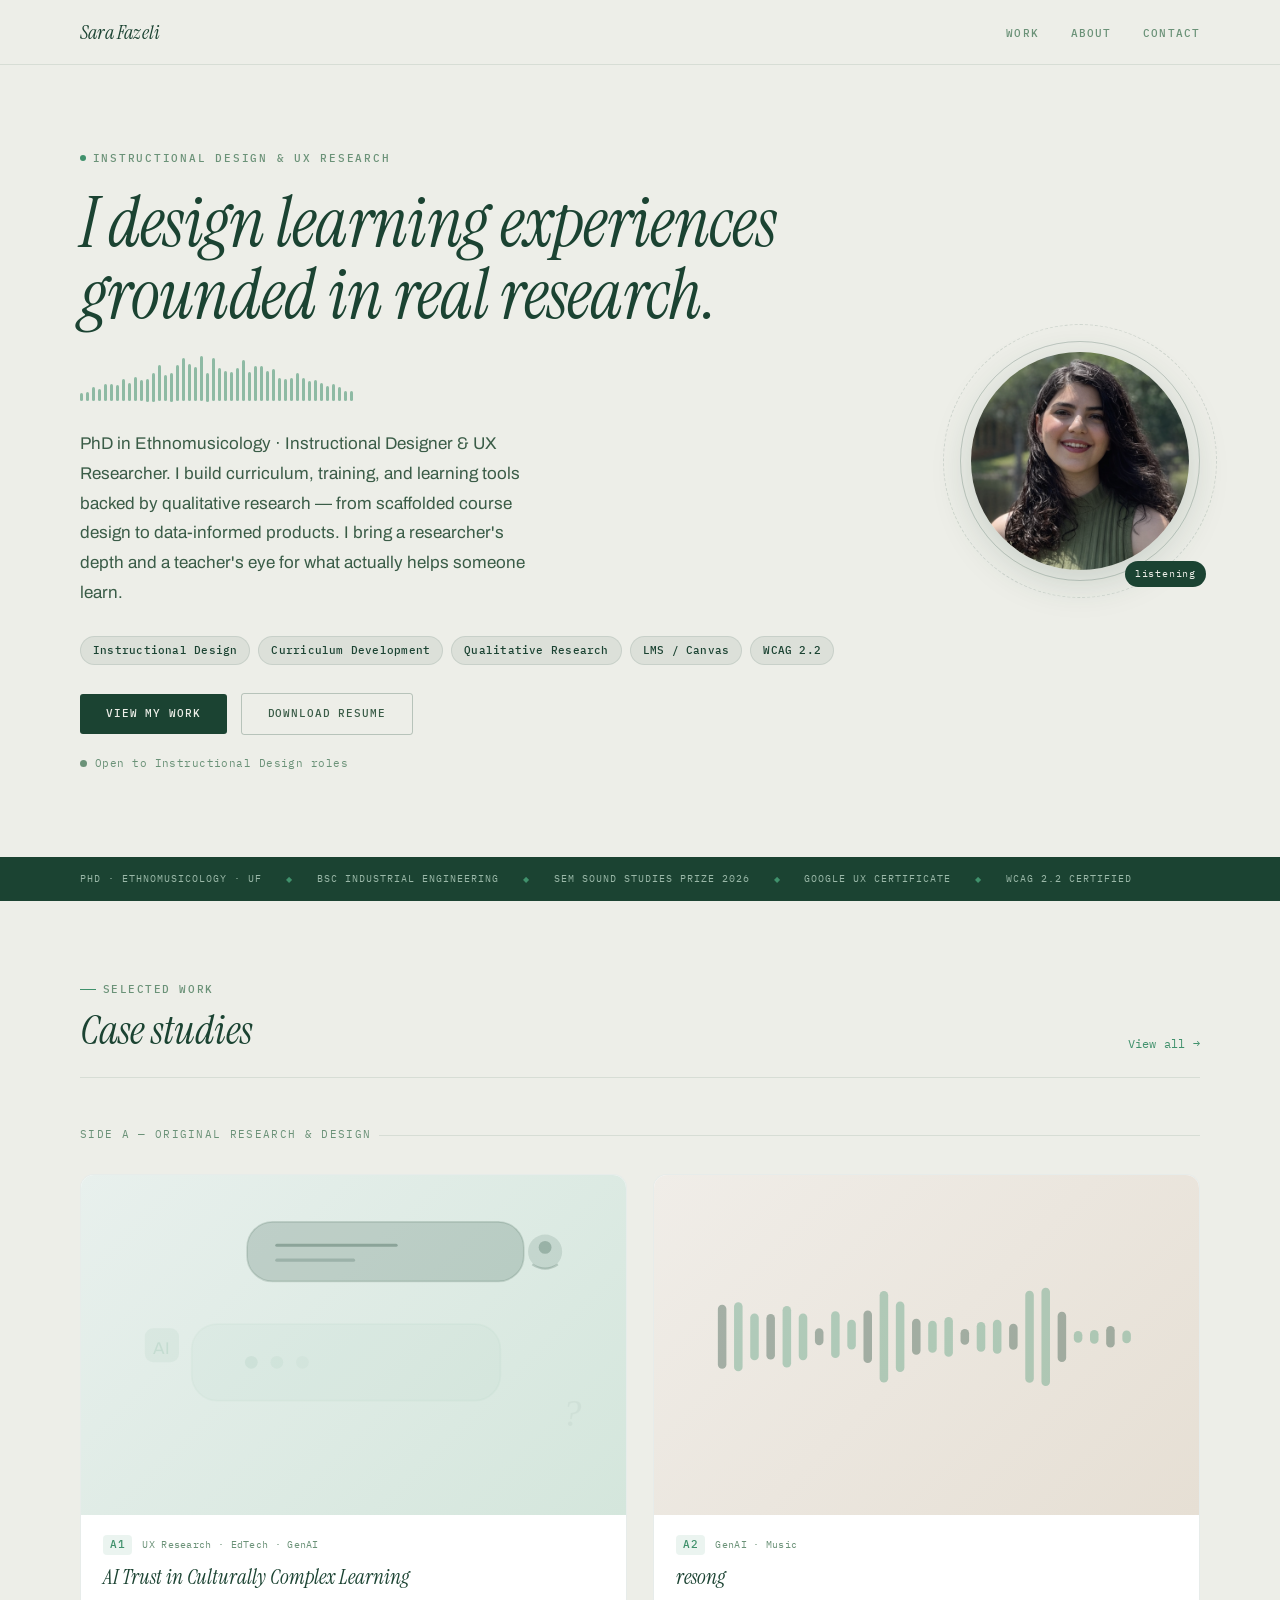
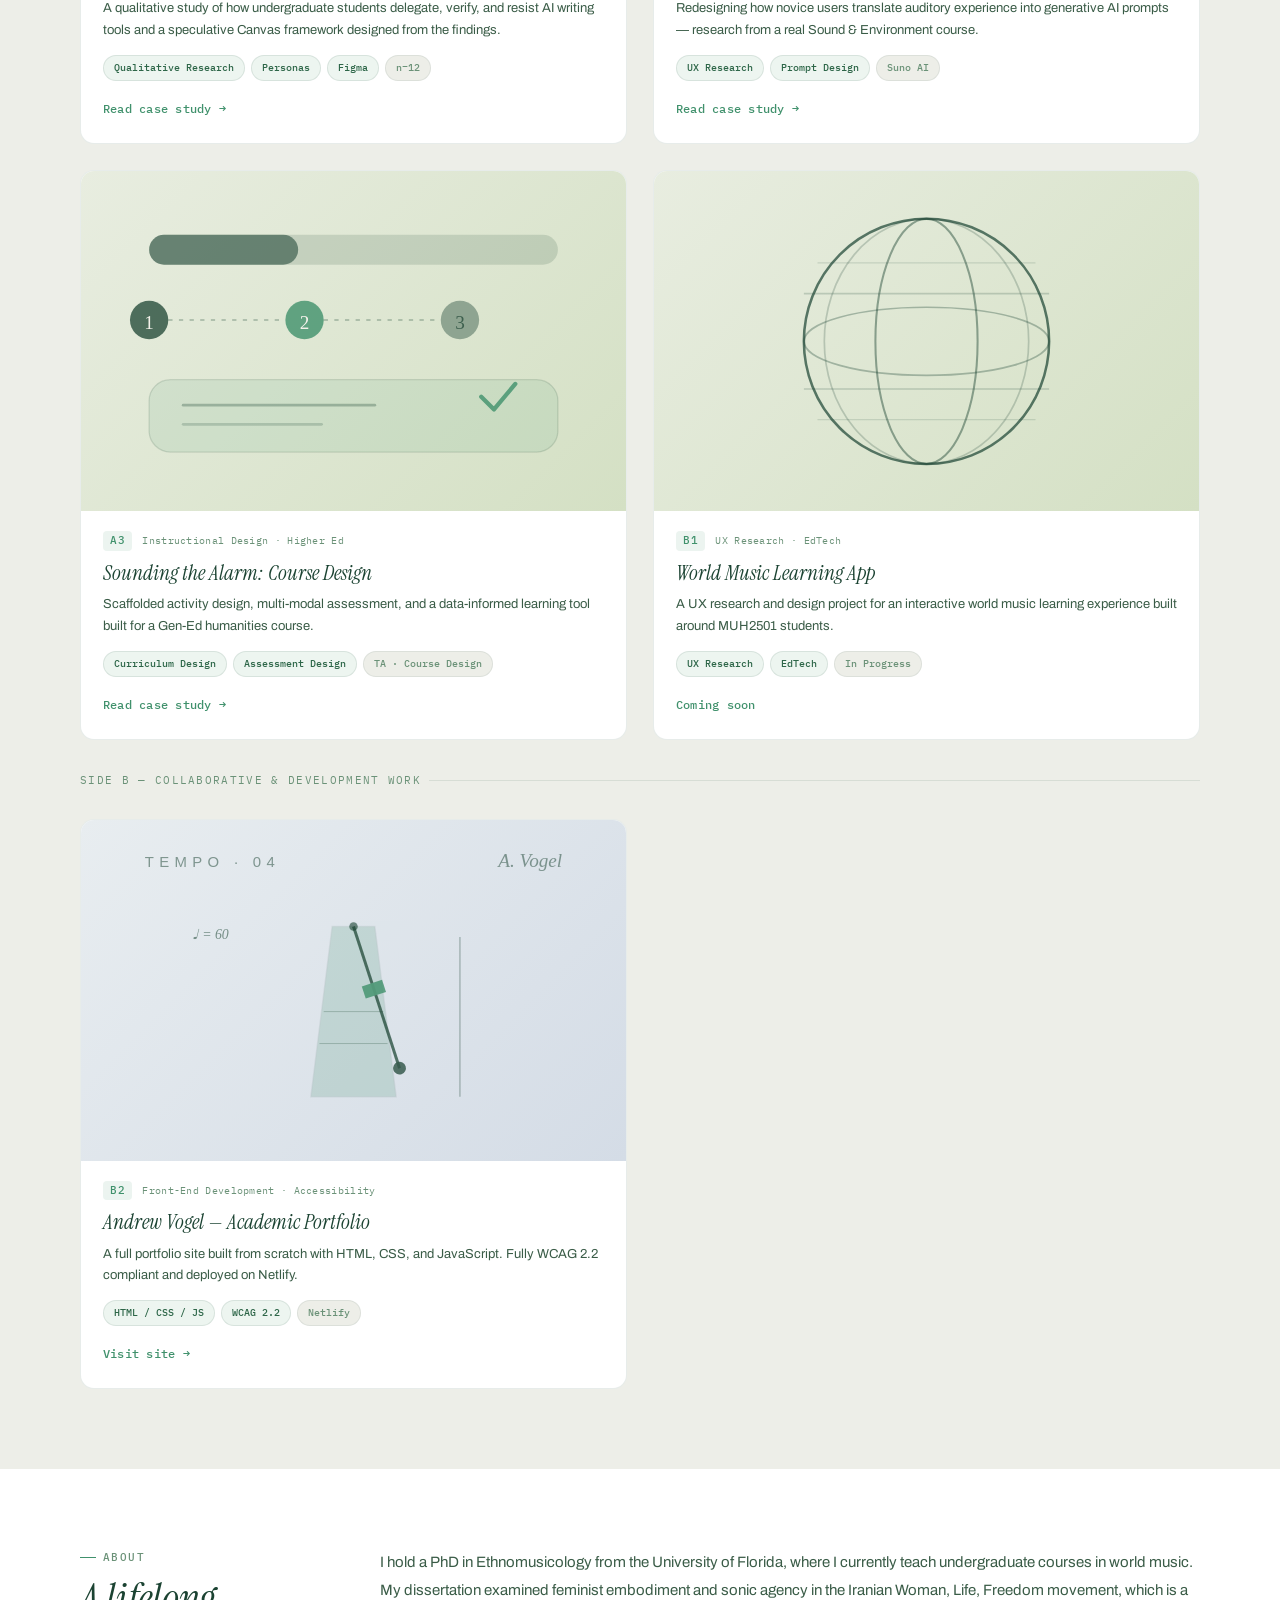
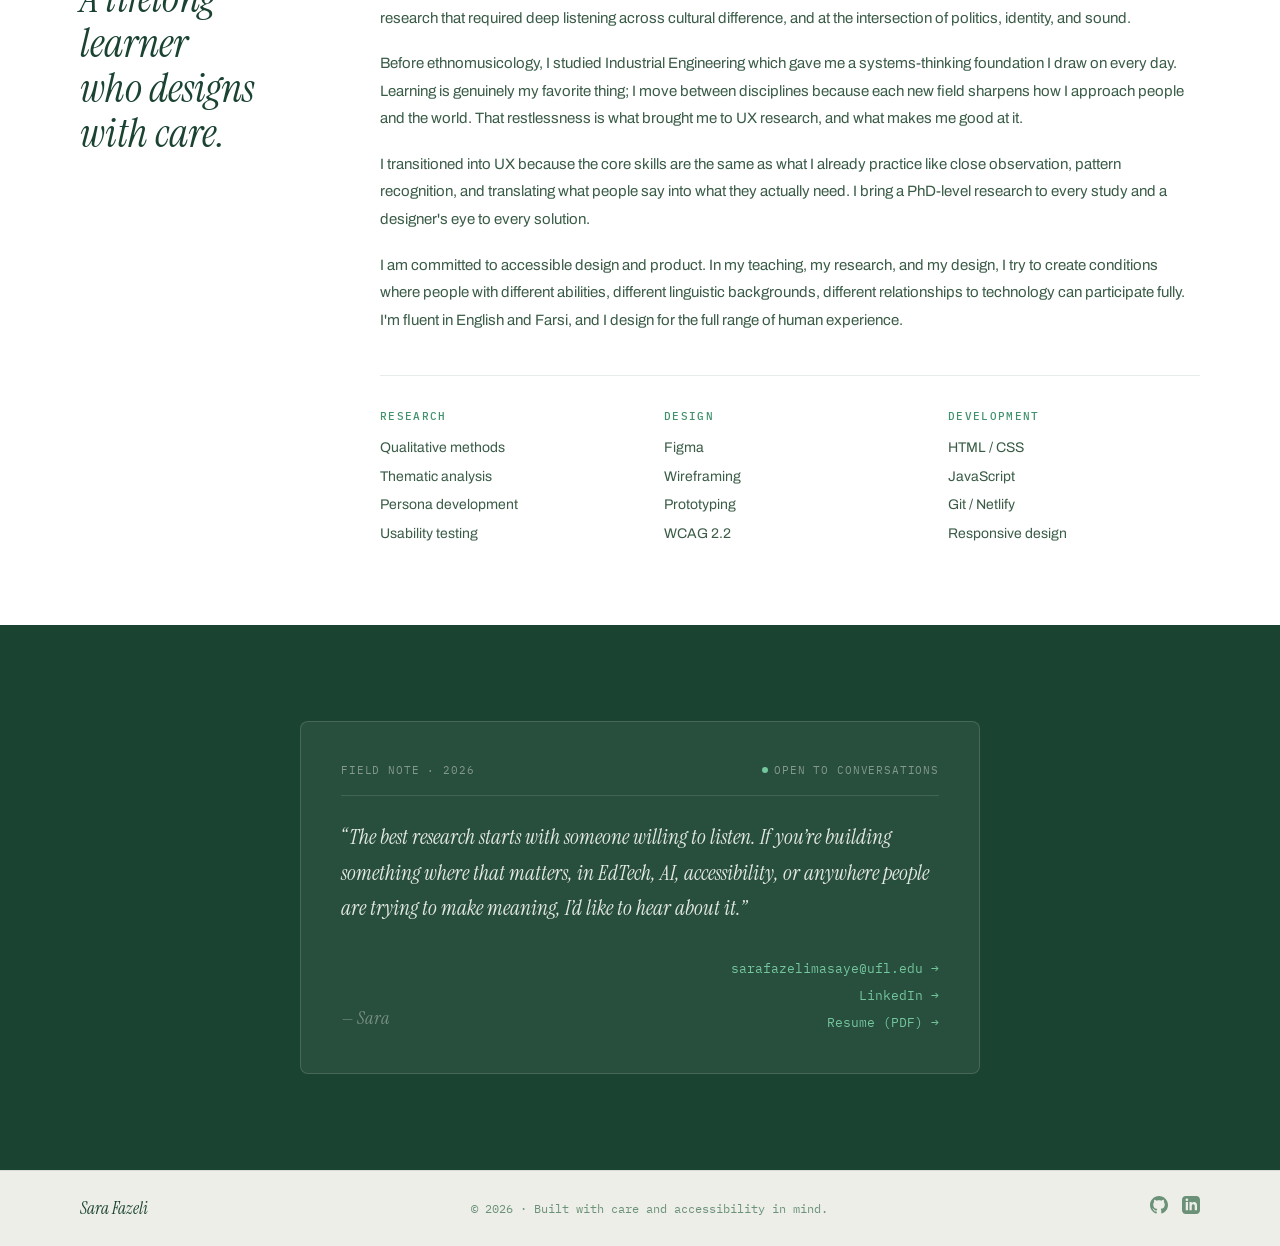
==== commit 4e8c371c: "Updated Hero" ====
--- a/index.html
+++ b/index.html
@@ -3,8 +3,8 @@
 <head>
     <meta charset="UTF-8">
     <meta name="viewport" content="width=device-width, initial-scale=1.0">
-    <meta name="description" content="Sara Fazeli — UX Researcher and Designer specializing in qualitative research, AI, and EdTech">
-    <title>Sara Fazeli | UX Researcher</title>
+    <meta name="description" content="Sara Fazeli — Instructional Designer and UX Researcher specializing in curriculum design, qualitative research, and EdTech">
+    <title>Sara Fazeli | Instructional Designer &amp; UX Researcher</title>
     <link rel="preconnect" href="https://fonts.googleapis.com">
     <link rel="preconnect" href="https://fonts.gstatic.com" crossorigin>
     <link href="https://fonts.googleapis.com/css2?family=Instrument+Serif:ital@0;1&family=Archivo:wght@400;500;600;700&family=IBM+Plex+Mono:wght@400;500&display=swap" rel="stylesheet">
@@ -28,8 +28,8 @@
         <div class="container">
             <div class="hero-grid">
                 <div class="hero-content">
-                    <div class="hero-tag">UX Research &amp; Design</div>
-                    <h1 class="hero-title">Research that <em>listens.</em><br>Design that responds.</h1>
+                    <div class="hero-tag">Instructional Design &amp; UX Research</div>
+                    <h1 class="hero-title">I design learning experiences grounded in real research.</h1>
                     <div class="hero-wave" aria-hidden="true">
                         <span style="height:18%; animation-delay:0.0s;"></span>
                         <span style="height:20%; animation-delay:0.02s;"></span>
@@ -78,13 +78,13 @@
                         <span style="height:21%; animation-delay:0.88s;"></span>
                         <span style="height:21%; animation-delay:0.9s;"></span>
                     </div>
-                    <p class="hero-sub">PhD in Ethnomusicology · UX Researcher &amp; Designer. I study how people make meaning in learning, with technology, and across cultural difference. I bring a researcher's depth and an engineer's precision to every problem I work on.</p>
+                    <p class="hero-sub">PhD in Ethnomusicology · Instructional Designer &amp; UX Researcher. I build curriculum, training, and learning tools backed by qualitative research — from scaffolded course design to data-informed products. I bring a researcher's depth and a teacher's eye for what actually helps someone learn.</p>
                     <div class="hero-pills">
+                        <span class="pill">Instructional Design</span>
+                        <span class="pill">Curriculum Development</span>
                         <span class="pill">Qualitative Research</span>
-                        <span class="pill">AI &amp; EdTech</span>
-                        <span class="pill">Figma</span>
+                        <span class="pill">LMS / Canvas</span>
                         <span class="pill">WCAG 2.2</span>
-                        <span class="pill">Farsi / English</span>
                     </div>
                     <div class="hero-cta">
                         <a href="#work" class="btn btn-primary">View my work</a>
@@ -92,7 +92,7 @@
                     </div>
                     <div class="hero-availability">
                         <div class="avail-dot"></div>
-                        <span>Open to UX Research roles</span>
+                        <span>Open to Instructional Design roles</span>
                     </div>
                 </div>
                 <div class="hero-photo">
